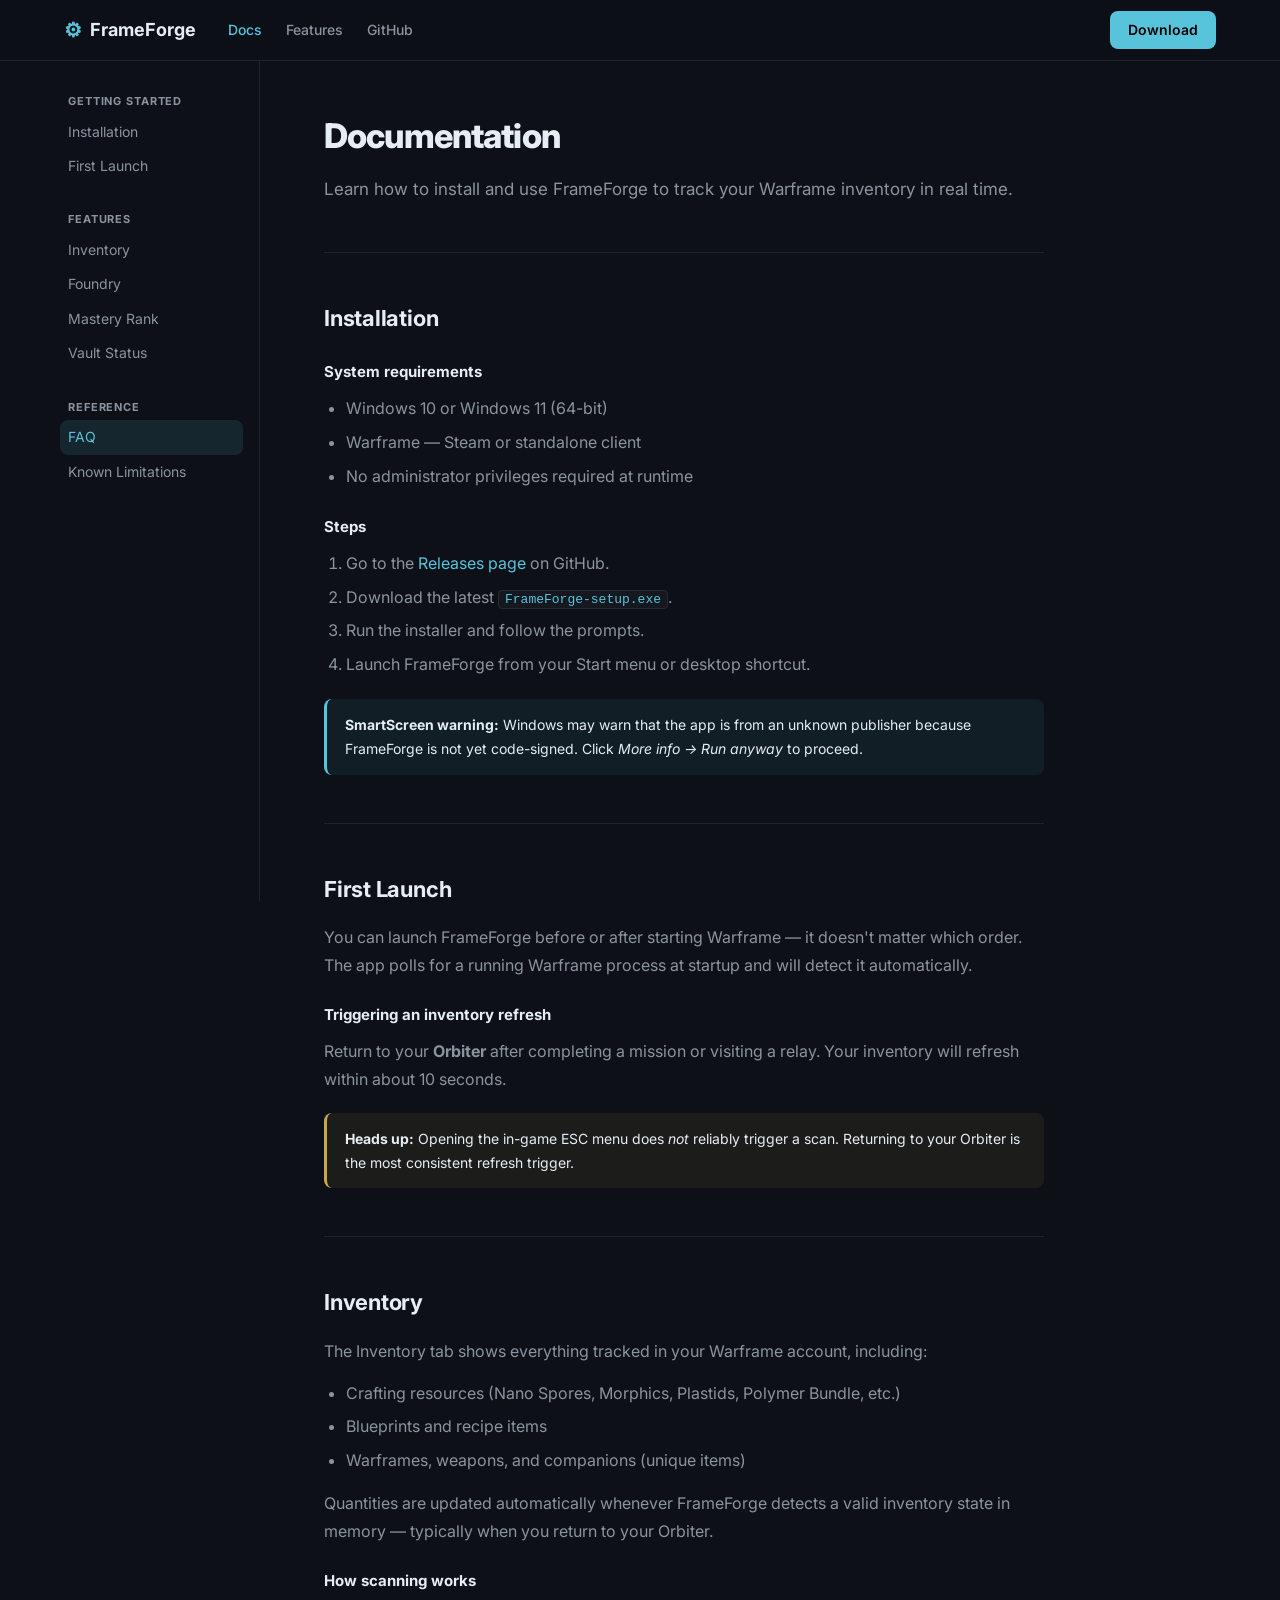
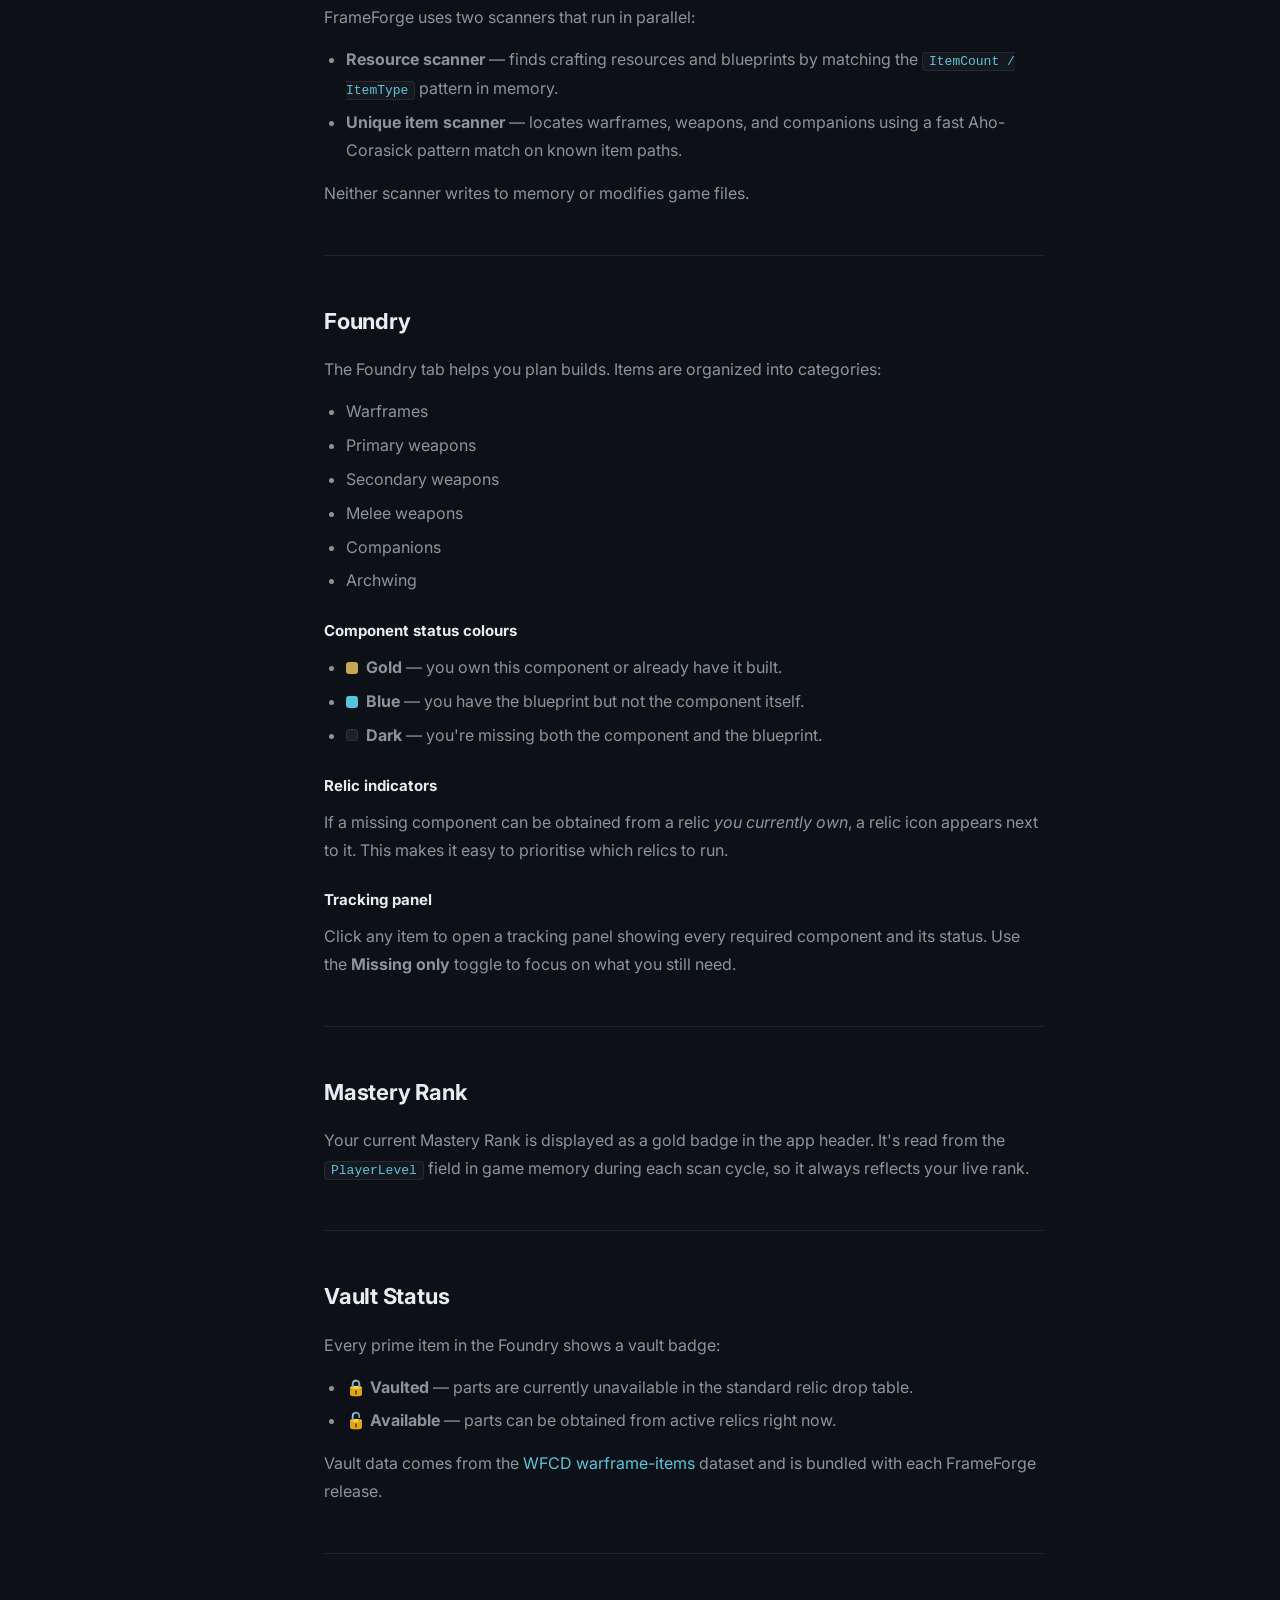
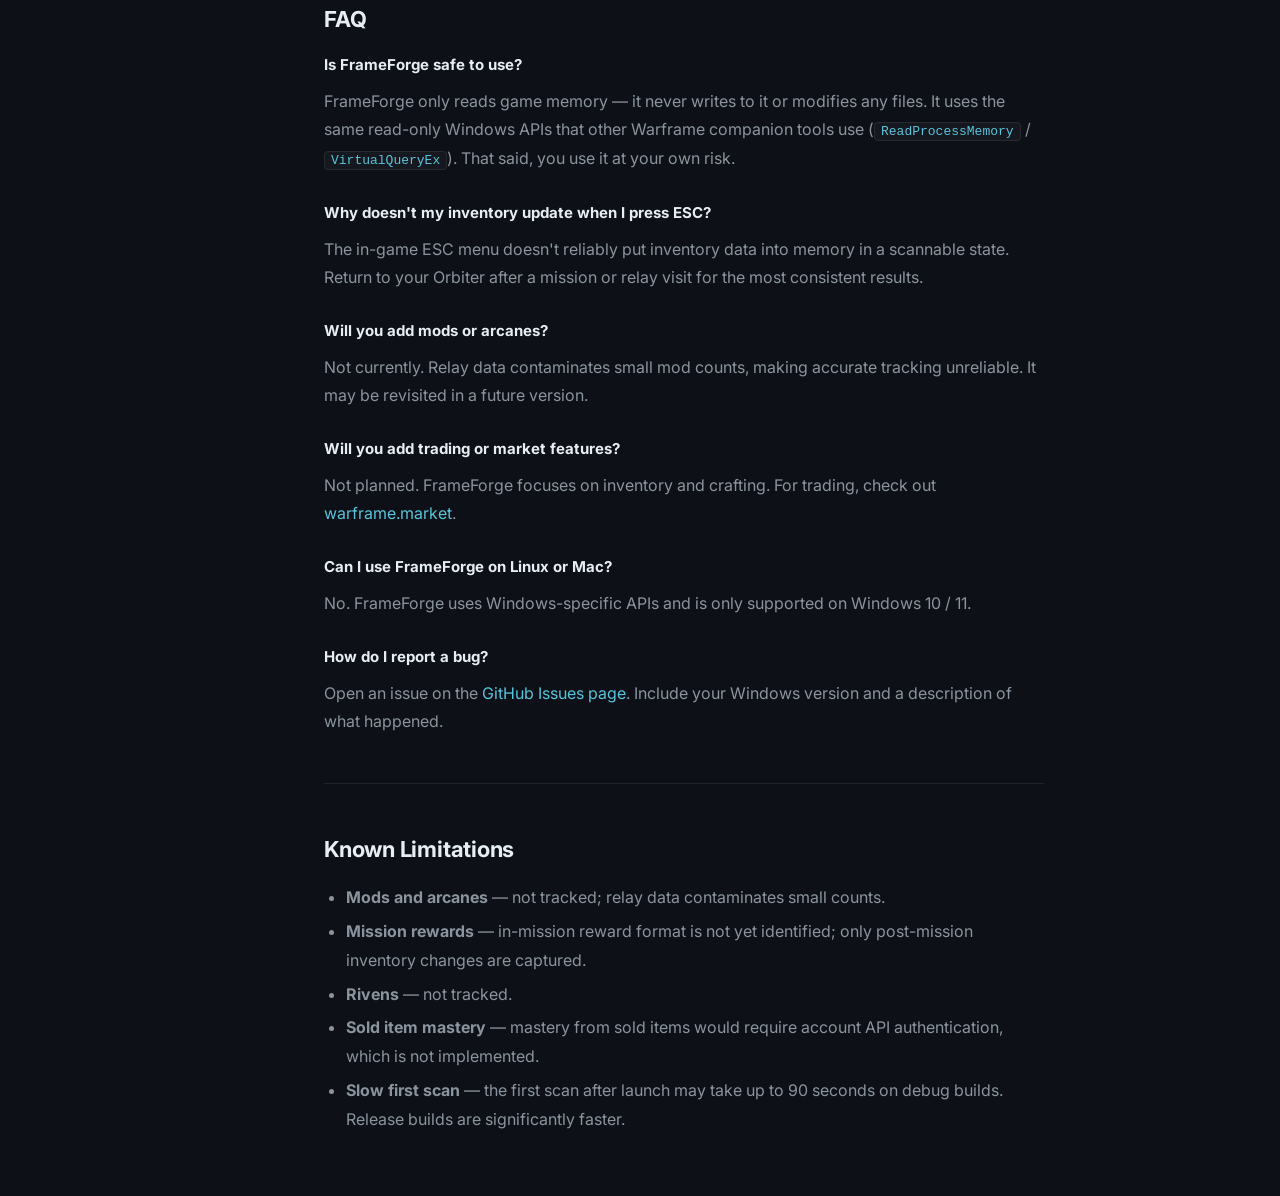
==== docs.html @ 362a8614 "First Upload" ====
<!DOCTYPE html>
<html lang="en">
<head>
  <meta charset="UTF-8">
  <meta name="viewport" content="width=device-width, initial-scale=1.0">
  <meta name="description" content="FrameForge documentation — installation, features, and FAQ.">
  <title>Docs — FrameForge</title>
  <link rel="preconnect" href="https://fonts.googleapis.com">
  <link rel="preconnect" href="https://fonts.gstatic.com" crossorigin>
  <link href="https://fonts.googleapis.com/css2?family=Inter:wght@400;500;600;700;800&display=swap" rel="stylesheet">
  <link rel="stylesheet" href="css/style.css">
  <link rel="stylesheet" href="css/docs.css">
</head>
<body>

  <nav class="nav">
    <div class="nav-inner">
      <a href="index.html" class="nav-logo">
        <span class="logo-icon">⚙</span>
        FrameForge
      </a>
      <div class="nav-links">
        <a href="docs.html" style="color: var(--accent)">Docs</a>
        <a href="index.html#features">Features</a>
        <a href="https://github.com/Sikewyrm/FrameForge" target="_blank" rel="noopener">GitHub</a>
      </div>
      <a href="index.html#download" class="btn-download">Download</a>
    </div>
  </nav>

  <div class="docs-layout">

    <aside class="sidebar">
      <nav class="sidebar-nav">
        <div class="sidebar-group">
          <div class="sidebar-group-title">Getting Started</div>
          <a href="#installation" class="sidebar-link">Installation</a>
          <a href="#first-launch" class="sidebar-link">First Launch</a>
        </div>
        <div class="sidebar-group">
          <div class="sidebar-group-title">Features</div>
          <a href="#inventory" class="sidebar-link">Inventory</a>
          <a href="#foundry" class="sidebar-link">Foundry</a>
          <a href="#mastery-rank" class="sidebar-link">Mastery Rank</a>
          <a href="#vault-status" class="sidebar-link">Vault Status</a>
        </div>
        <div class="sidebar-group">
          <div class="sidebar-group-title">Reference</div>
          <a href="#faq" class="sidebar-link">FAQ</a>
          <a href="#known-limitations" class="sidebar-link">Known Limitations</a>
        </div>
      </nav>
    </aside>

    <main class="docs-content">
      <article>

        <h1>Documentation</h1>
        <p class="docs-intro">Learn how to install and use FrameForge to track your Warframe inventory in real time.</p>

        <hr class="docs-divider">

        <!-- Installation -->
        <section id="installation">
          <h2>Installation</h2>

          <h3>System requirements</h3>
          <ul>
            <li>Windows 10 or Windows 11 (64-bit)</li>
            <li>Warframe — Steam or standalone client</li>
            <li>No administrator privileges required at runtime</li>
          </ul>

          <h3>Steps</h3>
          <ol>
            <li>Go to the <a href="https://github.com/Sikewyrm/FrameForge/releases" target="_blank" rel="noopener">Releases page</a> on GitHub.</li>
            <li>Download the latest <code>FrameForge-setup.exe</code>.</li>
            <li>Run the installer and follow the prompts.</li>
            <li>Launch FrameForge from your Start menu or desktop shortcut.</li>
          </ol>

          <div class="callout callout-info">
            <strong>SmartScreen warning:</strong> Windows may warn that the app is from an unknown publisher because FrameForge is not yet code-signed. Click <em>More info → Run anyway</em> to proceed.
          </div>
        </section>

        <hr class="docs-divider">

        <!-- First Launch -->
        <section id="first-launch">
          <h2>First Launch</h2>

          <p>You can launch FrameForge before or after starting Warframe — it doesn't matter which order. The app polls for a running Warframe process at startup and will detect it automatically.</p>

          <h3>Triggering an inventory refresh</h3>
          <p>Return to your <strong>Orbiter</strong> after completing a mission or visiting a relay. Your inventory will refresh within about 10 seconds.</p>

          <div class="callout callout-warning">
            <strong>Heads up:</strong> Opening the in-game ESC menu does <em>not</em> reliably trigger a scan. Returning to your Orbiter is the most consistent refresh trigger.
          </div>
        </section>

        <hr class="docs-divider">

        <!-- Inventory -->
        <section id="inventory">
          <h2>Inventory</h2>

          <p>The Inventory tab shows everything tracked in your Warframe account, including:</p>
          <ul>
            <li>Crafting resources (Nano Spores, Morphics, Plastids, Polymer Bundle, etc.)</li>
            <li>Blueprints and recipe items</li>
            <li>Warframes, weapons, and companions (unique items)</li>
          </ul>

          <p>Quantities are updated automatically whenever FrameForge detects a valid inventory state in memory — typically when you return to your Orbiter.</p>

          <h3>How scanning works</h3>
          <p>FrameForge uses two scanners that run in parallel:</p>
          <ul>
            <li><strong>Resource scanner</strong> — finds crafting resources and blueprints by matching the <code>ItemCount / ItemType</code> pattern in memory.</li>
            <li><strong>Unique item scanner</strong> — locates warframes, weapons, and companions using a fast Aho-Corasick pattern match on known item paths.</li>
          </ul>
          <p>Neither scanner writes to memory or modifies game files.</p>
        </section>

        <hr class="docs-divider">

        <!-- Foundry -->
        <section id="foundry">
          <h2>Foundry</h2>

          <p>The Foundry tab helps you plan builds. Items are organized into categories:</p>
          <ul>
            <li>Warframes</li>
            <li>Primary weapons</li>
            <li>Secondary weapons</li>
            <li>Melee weapons</li>
            <li>Companions</li>
            <li>Archwing</li>
          </ul>

          <h3>Component status colours</h3>
          <ul>
            <li><span class="colour-swatch gold-swatch"></span> <strong>Gold</strong> — you own this component or already have it built.</li>
            <li><span class="colour-swatch blue-swatch"></span> <strong>Blue</strong> — you have the blueprint but not the component itself.</li>
            <li><span class="colour-swatch dark-swatch"></span> <strong>Dark</strong> — you're missing both the component and the blueprint.</li>
          </ul>

          <h3>Relic indicators</h3>
          <p>If a missing component can be obtained from a relic <em>you currently own</em>, a relic icon appears next to it. This makes it easy to prioritise which relics to run.</p>

          <h3>Tracking panel</h3>
          <p>Click any item to open a tracking panel showing every required component and its status. Use the <strong>Missing only</strong> toggle to focus on what you still need.</p>
        </section>

        <hr class="docs-divider">

        <!-- Mastery Rank -->
        <section id="mastery-rank">
          <h2>Mastery Rank</h2>

          <p>Your current Mastery Rank is displayed as a gold badge in the app header. It's read from the <code>PlayerLevel</code> field in game memory during each scan cycle, so it always reflects your live rank.</p>
        </section>

        <hr class="docs-divider">

        <!-- Vault Status -->
        <section id="vault-status">
          <h2>Vault Status</h2>

          <p>Every prime item in the Foundry shows a vault badge:</p>
          <ul>
            <li><strong>🔒 Vaulted</strong> — parts are currently unavailable in the standard relic drop table.</li>
            <li><strong>🔓 Available</strong> — parts can be obtained from active relics right now.</li>
          </ul>

          <p>Vault data comes from the <a href="https://github.com/WFCD/warframe-items" target="_blank" rel="noopener">WFCD warframe-items</a> dataset and is bundled with each FrameForge release.</p>
        </section>

        <hr class="docs-divider">

        <!-- FAQ -->
        <section id="faq">
          <h2>FAQ</h2>

          <div class="faq-item">
            <h3>Is FrameForge safe to use?</h3>
            <p>FrameForge only reads game memory — it never writes to it or modifies any files. It uses the same read-only Windows APIs that other Warframe companion tools use (<code>ReadProcessMemory</code> / <code>VirtualQueryEx</code>). That said, you use it at your own risk.</p>
          </div>

          <div class="faq-item">
            <h3>Why doesn't my inventory update when I press ESC?</h3>
            <p>The in-game ESC menu doesn't reliably put inventory data into memory in a scannable state. Return to your Orbiter after a mission or relay visit for the most consistent results.</p>
          </div>

          <div class="faq-item">
            <h3>Will you add mods or arcanes?</h3>
            <p>Not currently. Relay data contaminates small mod counts, making accurate tracking unreliable. It may be revisited in a future version.</p>
          </div>

          <div class="faq-item">
            <h3>Will you add trading or market features?</h3>
            <p>Not planned. FrameForge focuses on inventory and crafting. For trading, check out <a href="https://warframe.market" target="_blank" rel="noopener">warframe.market</a>.</p>
          </div>

          <div class="faq-item">
            <h3>Can I use FrameForge on Linux or Mac?</h3>
            <p>No. FrameForge uses Windows-specific APIs and is only supported on Windows 10 / 11.</p>
          </div>

          <div class="faq-item">
            <h3>How do I report a bug?</h3>
            <p>Open an issue on the <a href="https://github.com/Sikewyrm/FrameForge/issues" target="_blank" rel="noopener">GitHub Issues page</a>. Include your Windows version and a description of what happened.</p>
          </div>
        </section>

        <hr class="docs-divider">

        <!-- Known Limitations -->
        <section id="known-limitations">
          <h2>Known Limitations</h2>

          <ul>
            <li><strong>Mods and arcanes</strong> — not tracked; relay data contaminates small counts.</li>
            <li><strong>Mission rewards</strong> — in-mission reward format is not yet identified; only post-mission inventory changes are captured.</li>
            <li><strong>Rivens</strong> — not tracked.</li>
            <li><strong>Sold item mastery</strong> — mastery from sold items would require account API authentication, which is not implemented.</li>
            <li><strong>Slow first scan</strong> — the first scan after launch may take up to 90 seconds on debug builds. Release builds are significantly faster.</li>
          </ul>
        </section>

      </article>
    </main>

  </div>

  <script src="js/main.js"></script>
</body>
</html>
---- css/style.css ----
*, *::before, *::after {
  box-sizing: border-box;
  margin: 0;
  padding: 0;
}

:root {
  --bg:        #0d1117;
  --bg-2:      #161b22;
  --bg-3:      #1a2030;
  --accent:    #58c4dc;
  --accent-dim: rgba(88, 196, 220, 0.12);
  --gold:      #c5a84f;
  --text:      #e6edf3;
  --text-muted: #8b949e;
  --border:    rgba(255, 255, 255, 0.08);
  --card-bg:   rgba(255, 255, 255, 0.03);
  --radius:    12px;
  --radius-sm: 8px;
  --shadow:    0 8px 32px rgba(0, 0, 0, 0.5);
}

html {
  scroll-behavior: smooth;
}

body {
  font-family: 'Inter', -apple-system, BlinkMacSystemFont, 'Segoe UI', sans-serif;
  background: var(--bg);
  color: var(--text);
  line-height: 1.6;
  -webkit-font-smoothing: antialiased;
}

/* ── NAV ─────────────────────────────────────────── */

.nav {
  position: sticky;
  top: 0;
  z-index: 100;
  background: rgba(13, 17, 23, 0.88);
  backdrop-filter: blur(14px);
  -webkit-backdrop-filter: blur(14px);
  border-bottom: 1px solid var(--border);
}

.nav-inner {
  max-width: 1200px;
  margin: 0 auto;
  padding: 0 24px;
  height: 60px;
  display: flex;
  align-items: center;
  gap: 32px;
}

.nav-logo {
  display: flex;
  align-items: center;
  gap: 8px;
  font-weight: 700;
  font-size: 18px;
  color: var(--text);
  text-decoration: none;
  flex-shrink: 0;
}

.logo-icon {
  color: var(--accent);
  font-size: 20px;
}

.nav-links {
  display: flex;
  align-items: center;
  gap: 24px;
  flex: 1;
}

.nav-links a {
  color: var(--text-muted);
  text-decoration: none;
  font-size: 14px;
  font-weight: 500;
  transition: color 0.2s;
}

.nav-links a:hover {
  color: var(--text);
}

.btn-download {
  background: var(--accent);
  color: #000;
  padding: 8px 18px;
  border-radius: var(--radius-sm);
  font-size: 14px;
  font-weight: 600;
  text-decoration: none;
  transition: opacity 0.2s;
  white-space: nowrap;
  flex-shrink: 0;
}

.btn-download:hover {
  opacity: 0.88;
}

/* ── HERO ─────────────────────────────────────────── */

.hero {
  position: relative;
  overflow: hidden;
  padding: 80px 24px 100px;
}

.hero-bg {
  position: absolute;
  inset: 0;
  background:
    radial-gradient(ellipse 80% 60% at 50% -10%, rgba(88, 196, 220, 0.13) 0%, transparent 65%),
    radial-gradient(ellipse 55% 45% at 80% 65%, rgba(197, 168, 79, 0.07) 0%, transparent 60%),
    linear-gradient(180deg, #0d1117 0%, #111827 100%);
  pointer-events: none;
}

.hero-inner {
  position: relative;
  max-width: 1200px;
  margin: 0 auto;
  display: grid;
  grid-template-columns: 1fr 1fr;
  gap: 64px;
  align-items: center;
}

.hero-badge {
  display: inline-block;
  background: var(--accent-dim);
  color: var(--accent);
  border: 1px solid rgba(88, 196, 220, 0.28);
  padding: 4px 14px;
  border-radius: 100px;
  font-size: 11px;
  font-weight: 700;
  letter-spacing: 0.6px;
  text-transform: uppercase;
  margin-bottom: 20px;
}

.hero-title {
  font-size: clamp(30px, 3.8vw, 50px);
  font-weight: 800;
  line-height: 1.15;
  letter-spacing: -0.025em;
  margin-bottom: 20px;
}

.accent {
  color: var(--accent);
}

.hero-subtitle {
  font-size: 17px;
  color: var(--text-muted);
  line-height: 1.75;
  margin-bottom: 32px;
  max-width: 480px;
}

.hero-actions {
  display: flex;
  gap: 12px;
  flex-wrap: wrap;
  margin-bottom: 16px;
}

.btn-primary {
  background: var(--accent);
  color: #000;
  padding: 12px 24px;
  border-radius: var(--radius-sm);
  font-size: 15px;
  font-weight: 700;
  text-decoration: none;
  transition: opacity 0.2s, transform 0.15s;
  display: inline-block;
}

.btn-primary:hover {
  opacity: 0.88;
  transform: translateY(-1px);
}

.btn-outline {
  background: transparent;
  color: var(--text);
  padding: 12px 24px;
  border-radius: var(--radius-sm);
  border: 1px solid var(--border);
  font-size: 15px;
  font-weight: 600;
  text-decoration: none;
  transition: background 0.2s, border-color 0.2s;
  display: inline-block;
}

.btn-outline:hover {
  background: var(--card-bg);
  border-color: rgba(255, 255, 255, 0.18);
}

.hero-note {
  font-size: 13px;
  color: var(--text-muted);
}

/* ── APP PREVIEW MOCKUP ───────────────────────────── */

.hero-visual {
  display: flex;
  justify-content: center;
}

.app-preview {
  width: 100%;
  max-width: 360px;
  background: var(--bg-2);
  border: 1px solid var(--border);
  border-radius: var(--radius);
  box-shadow: var(--shadow), 0 0 60px rgba(88, 196, 220, 0.07);
  overflow: hidden;
}

.preview-bar {
  background: var(--bg-3);
  padding: 10px 14px;
  display: flex;
  align-items: center;
  gap: 6px;
  border-bottom: 1px solid var(--border);
}

.preview-dot {
  width: 10px;
  height: 10px;
  border-radius: 50%;
}
.preview-dot.red    { background: #ff5f57; }
.preview-dot.yellow { background: #febc2e; }
.preview-dot.green  { background: #28c840; }

.preview-title {
  margin-left: 6px;
  font-size: 13px;
  color: var(--text-muted);
  font-weight: 500;
}

.preview-content {
  padding: 14px;
}

.preview-header {
  display: flex;
  align-items: center;
  justify-content: space-between;
  margin-bottom: 12px;
}

.preview-mr {
  background: var(--gold);
  color: #000;
  padding: 2px 10px;
  border-radius: 100px;
  font-size: 11px;
  font-weight: 700;
}

.preview-status {
  font-size: 12px;
  color: #4caf50;
  font-weight: 500;
}

.preview-tabs {
  display: flex;
  border-bottom: 1px solid var(--border);
  margin-bottom: 12px;
}

.tab {
  padding: 6px 12px;
  font-size: 12px;
  color: var(--text-muted);
  border-bottom: 2px solid transparent;
  user-select: none;
}

.tab.active {
  color: var(--accent);
  border-bottom-color: var(--accent);
}

.preview-items {
  display: flex;
  flex-direction: column;
  gap: 6px;
}

.preview-item {
  display: flex;
  justify-content: space-between;
  align-items: center;
  padding: 7px 10px;
  background: var(--card-bg);
  border: 1px solid var(--border);
  border-radius: 6px;
}

.item-name {
  font-size: 12px;
  color: var(--text);
}

.item-count {
  font-size: 12px;
  color: var(--accent);
  font-weight: 600;
  font-variant-numeric: tabular-nums;
}

.item-count.gold {
  color: var(--gold);
}

/* ── FEATURES ─────────────────────────────────────── */

.features {
  padding: 96px 24px;
  background: var(--bg-2);
  border-top: 1px solid var(--border);
}

.section-inner {
  max-width: 1200px;
  margin: 0 auto;
}

.section-header {
  text-align: center;
  margin-bottom: 56px;
}

.section-header h2 {
  font-size: clamp(22px, 2.8vw, 36px);
  font-weight: 800;
  letter-spacing: -0.02em;
  margin-bottom: 12px;
}

.section-header p {
  font-size: 17px;
  color: var(--text-muted);
}

.feature-grid {
  display: grid;
  grid-template-columns: repeat(auto-fit, minmax(300px, 1fr));
  gap: 18px;
}

.feature-card {
  background: var(--card-bg);
  border: 1px solid var(--border);
  border-radius: var(--radius);
  padding: 28px;
  transition: border-color 0.2s, transform 0.2s;
}

.feature-card:hover {
  border-color: rgba(88, 196, 220, 0.28);
  transform: translateY(-2px);
}

.feature-icon {
  font-size: 28px;
  margin-bottom: 14px;
}

.feature-card h3 {
  font-size: 17px;
  font-weight: 700;
  margin-bottom: 8px;
}

.feature-card p {
  font-size: 14px;
  color: var(--text-muted);
  line-height: 1.7;
}

/* ── HOW IT WORKS ─────────────────────────────────── */

.how-it-works {
  padding: 96px 24px;
  border-top: 1px solid var(--border);
}

.steps {
  display: flex;
  flex-direction: column;
  gap: 32px;
  max-width: 560px;
  margin: 0 auto;
}

.step {
  display: flex;
  gap: 22px;
  align-items: flex-start;
}

.step-number {
  width: 40px;
  height: 40px;
  min-width: 40px;
  background: var(--accent-dim);
  border: 1px solid rgba(88, 196, 220, 0.28);
  color: var(--accent);
  border-radius: 50%;
  display: flex;
  align-items: center;
  justify-content: center;
  font-weight: 700;
  font-size: 15px;
}

.step-content h3 {
  font-size: 17px;
  font-weight: 700;
  margin-bottom: 6px;
}

.step-content p {
  color: var(--text-muted);
  font-size: 15px;
  line-height: 1.7;
}

/* ── DOWNLOAD ─────────────────────────────────────── */

.download {
  padding: 96px 24px;
  background: var(--bg-2);
  border-top: 1px solid var(--border);
}

.download-content {
  text-align: center;
  max-width: 540px;
  margin: 0 auto;
}

.download-content h2 {
  font-size: clamp(26px, 3vw, 40px);
  font-weight: 800;
  letter-spacing: -0.02em;
  margin-bottom: 12px;
}

.download-content > p {
  font-size: 17px;
  color: var(--text-muted);
  margin-bottom: 36px;
}

.download-actions {
  display: flex;
  flex-direction: column;
  align-items: center;
  gap: 10px;
  margin-bottom: 24px;
}

.btn-large {
  padding: 15px 36px;
  font-size: 16px;
}

.download-note {
  font-size: 13px;
  color: var(--text-muted);
}

.github-link {
  color: var(--accent);
  text-decoration: none;
  font-size: 14px;
  font-weight: 500;
  transition: opacity 0.2s;
}

.github-link:hover {
  opacity: 0.8;
  text-decoration: underline;
}

/* ── FOOTER ───────────────────────────────────────── */

.footer {
  border-top: 1px solid var(--border);
  padding: 36px 24px;
}

.footer-inner {
  max-width: 1200px;
  margin: 0 auto;
  display: flex;
  align-items: center;
  justify-content: space-between;
  flex-wrap: wrap;
  gap: 16px;
}

.footer-logo {
  display: flex;
  align-items: center;
  gap: 8px;
  font-weight: 700;
  font-size: 16px;
  color: var(--text);
}

.footer-links {
  display: flex;
  gap: 24px;
}

.footer-links a {
  color: var(--text-muted);
  text-decoration: none;
  font-size: 14px;
  transition: color 0.2s;
}

.footer-links a:hover {
  color: var(--text);
}

.footer-note {
  font-size: 12px;
  color: var(--text-muted);
  width: 100%;
  text-align: center;
  padding-top: 8px;
}

/* ── RESPONSIVE ───────────────────────────────────── */

@media (max-width: 820px) {
  .hero-inner {
    grid-template-columns: 1fr;
    gap: 48px;
  }

  .hero-visual {
    order: -1;
  }

  .app-preview {
    max-width: 100%;
  }

  .nav-links {
    display: none;
  }

  .footer-inner {
    flex-direction: column;
    align-items: flex-start;
  }

  .footer-note {
    text-align: left;
  }
}

@media (max-width: 480px) {
  .hero-actions {
    flex-direction: column;
  }

  .btn-primary,
  .btn-outline {
    text-align: center;
  }
}
---- css/docs.css ----
/* ── DOCS LAYOUT ──────────────────────────────────── */

.docs-layout {
  display: grid;
  grid-template-columns: 220px 1fr;
  max-width: 1200px;
  margin: 0 auto;
  min-height: calc(100vh - 60px);
}

/* ── SIDEBAR ──────────────────────────────────────── */

.sidebar {
  border-right: 1px solid var(--border);
  padding: 32px 16px 32px 20px;
  position: sticky;
  top: 60px;
  height: calc(100vh - 60px);
  overflow-y: auto;
}

.sidebar-nav {
  display: flex;
  flex-direction: column;
  gap: 28px;
}

.sidebar-group-title {
  font-size: 11px;
  font-weight: 700;
  letter-spacing: 0.08em;
  text-transform: uppercase;
  color: var(--text-muted);
  padding: 0 8px;
  margin-bottom: 4px;
}

.sidebar-link {
  display: block;
  padding: 6px 8px;
  border-radius: var(--radius-sm);
  color: var(--text-muted);
  text-decoration: none;
  font-size: 14px;
  transition: color 0.15s, background 0.15s;
}

.sidebar-link:hover {
  color: var(--text);
  background: var(--card-bg);
}

.sidebar-link.active {
  color: var(--accent);
  background: var(--accent-dim);
}

/* ── DOCS CONTENT ─────────────────────────────────── */

.docs-content {
  padding: 48px 64px;
  min-width: 0;
}

article {
  max-width: 720px;
}

article h1 {
  font-size: 34px;
  font-weight: 800;
  letter-spacing: -0.025em;
  margin-bottom: 12px;
}

.docs-intro {
  font-size: 17px;
  color: var(--text-muted);
  line-height: 1.7;
}

.docs-divider {
  border: none;
  border-top: 1px solid var(--border);
  margin: 48px 0;
}

article section {
  scroll-margin-top: 80px;
}

article section h2 {
  font-size: 22px;
  font-weight: 700;
  letter-spacing: -0.01em;
  margin-bottom: 16px;
}

article section h3 {
  font-size: 15px;
  font-weight: 700;
  margin-top: 24px;
  margin-bottom: 10px;
  color: var(--text);
}

article p {
  color: var(--text-muted);
  line-height: 1.75;
  margin-bottom: 14px;
}

article ul,
article ol {
  color: var(--text-muted);
  padding-left: 22px;
  margin-bottom: 14px;
  line-height: 1.8;
}

article li {
  margin-bottom: 5px;
}

article a {
  color: var(--accent);
  text-decoration: none;
}

article a:hover {
  text-decoration: underline;
}

code {
  font-family: 'SFMono-Regular', Consolas, 'Liberation Mono', Menlo, monospace;
  font-size: 13px;
  background: var(--card-bg);
  border: 1px solid var(--border);
  padding: 1px 6px;
  border-radius: 4px;
  color: var(--accent);
}

/* ── CALLOUTS ─────────────────────────────────────── */

.callout {
  padding: 14px 18px;
  border-radius: var(--radius-sm);
  border-left: 3px solid;
  margin: 20px 0;
  font-size: 14px;
  line-height: 1.7;
}

.callout-info {
  background: rgba(88, 196, 220, 0.07);
  border-color: var(--accent);
  color: var(--text);
}

.callout-warning {
  background: rgba(197, 168, 79, 0.08);
  border-color: var(--gold);
  color: var(--text);
}

.callout strong {
  font-weight: 700;
}

/* ── COLOUR SWATCHES ──────────────────────────────── */

.colour-swatch {
  display: inline-block;
  width: 12px;
  height: 12px;
  border-radius: 3px;
  vertical-align: middle;
  margin-right: 4px;
  position: relative;
  top: -1px;
}

.gold-swatch { background: var(--gold); }
.blue-swatch { background: var(--accent); }
.dark-swatch { background: var(--bg-3); border: 1px solid var(--border); }

/* ── FAQ ──────────────────────────────────────────── */

.faq-item {
  margin-bottom: 28px;
}

.faq-item h3 {
  margin-top: 0;
  color: var(--text);
}

/* ── RESPONSIVE ───────────────────────────────────── */

@media (max-width: 900px) {
  .docs-layout {
    grid-template-columns: 1fr;
  }

  .sidebar {
    display: none;
  }

  .docs-content {
    padding: 32px 24px;
  }
}
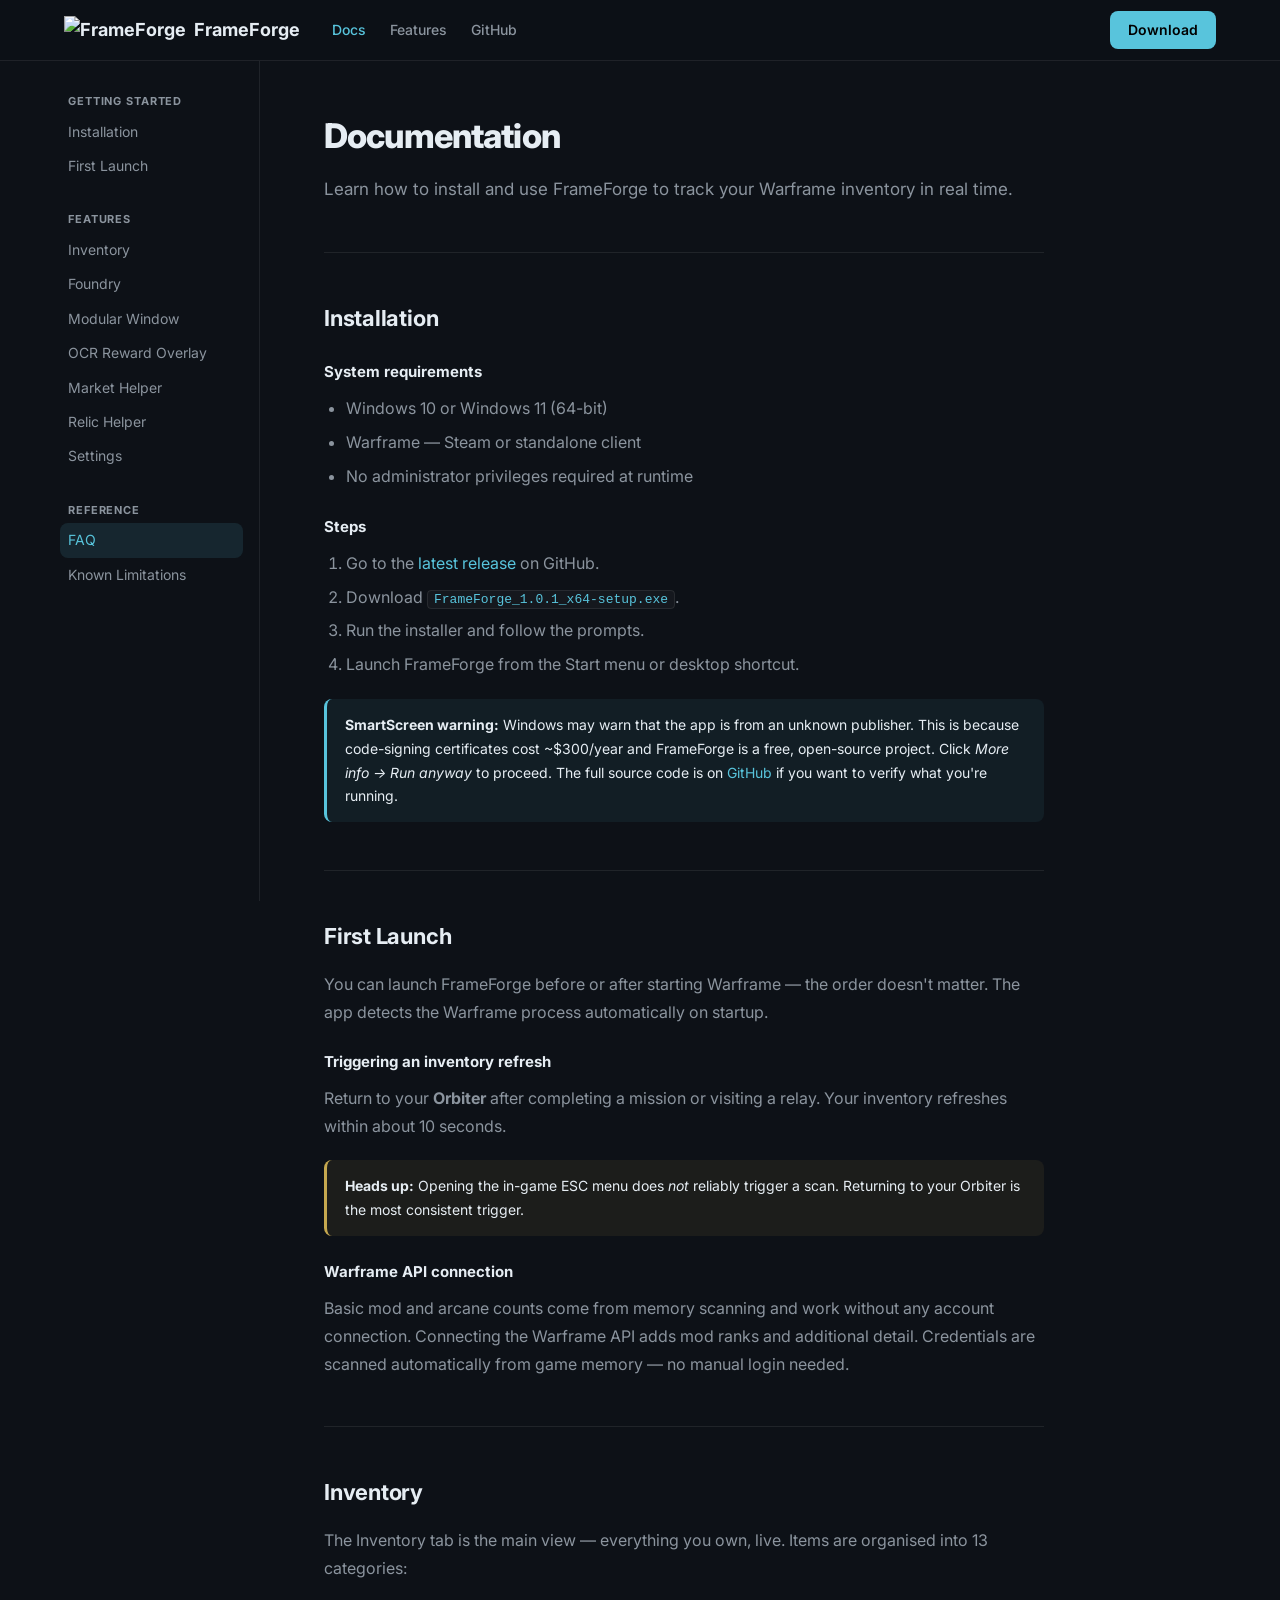
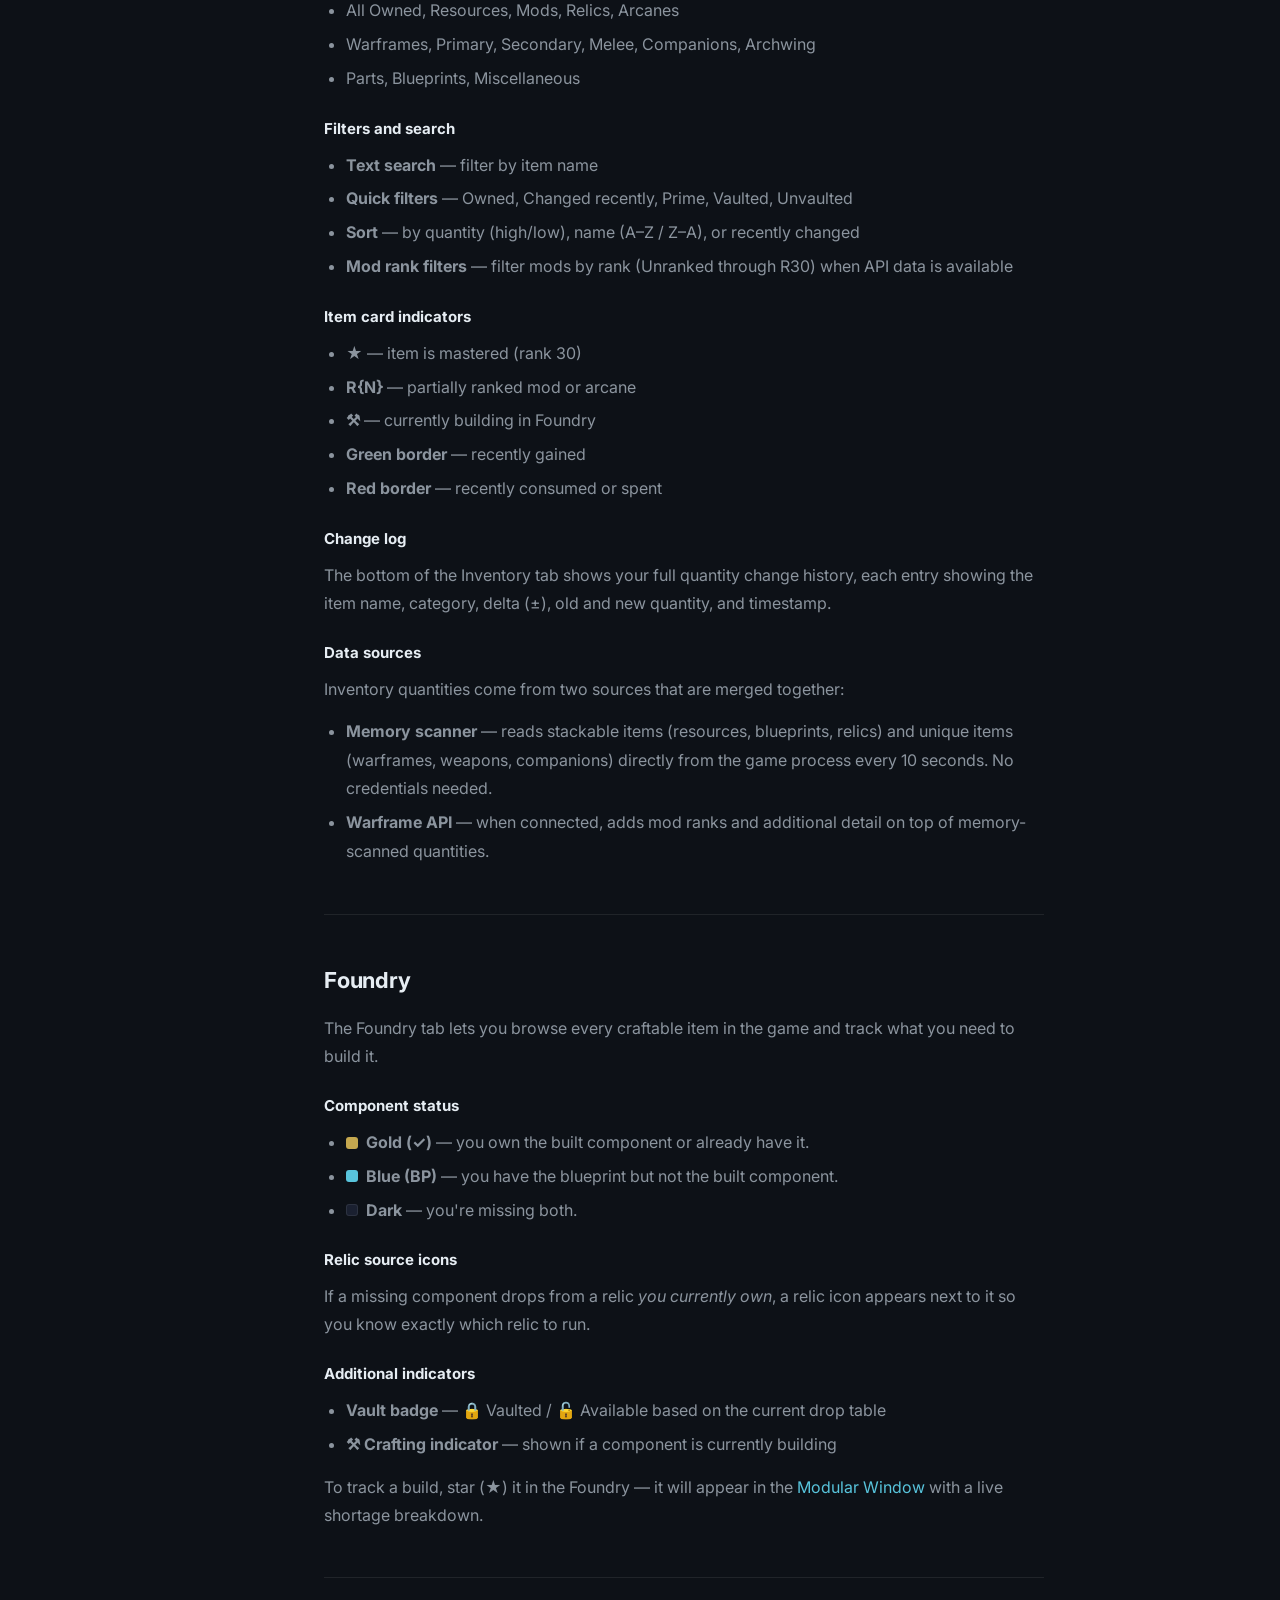
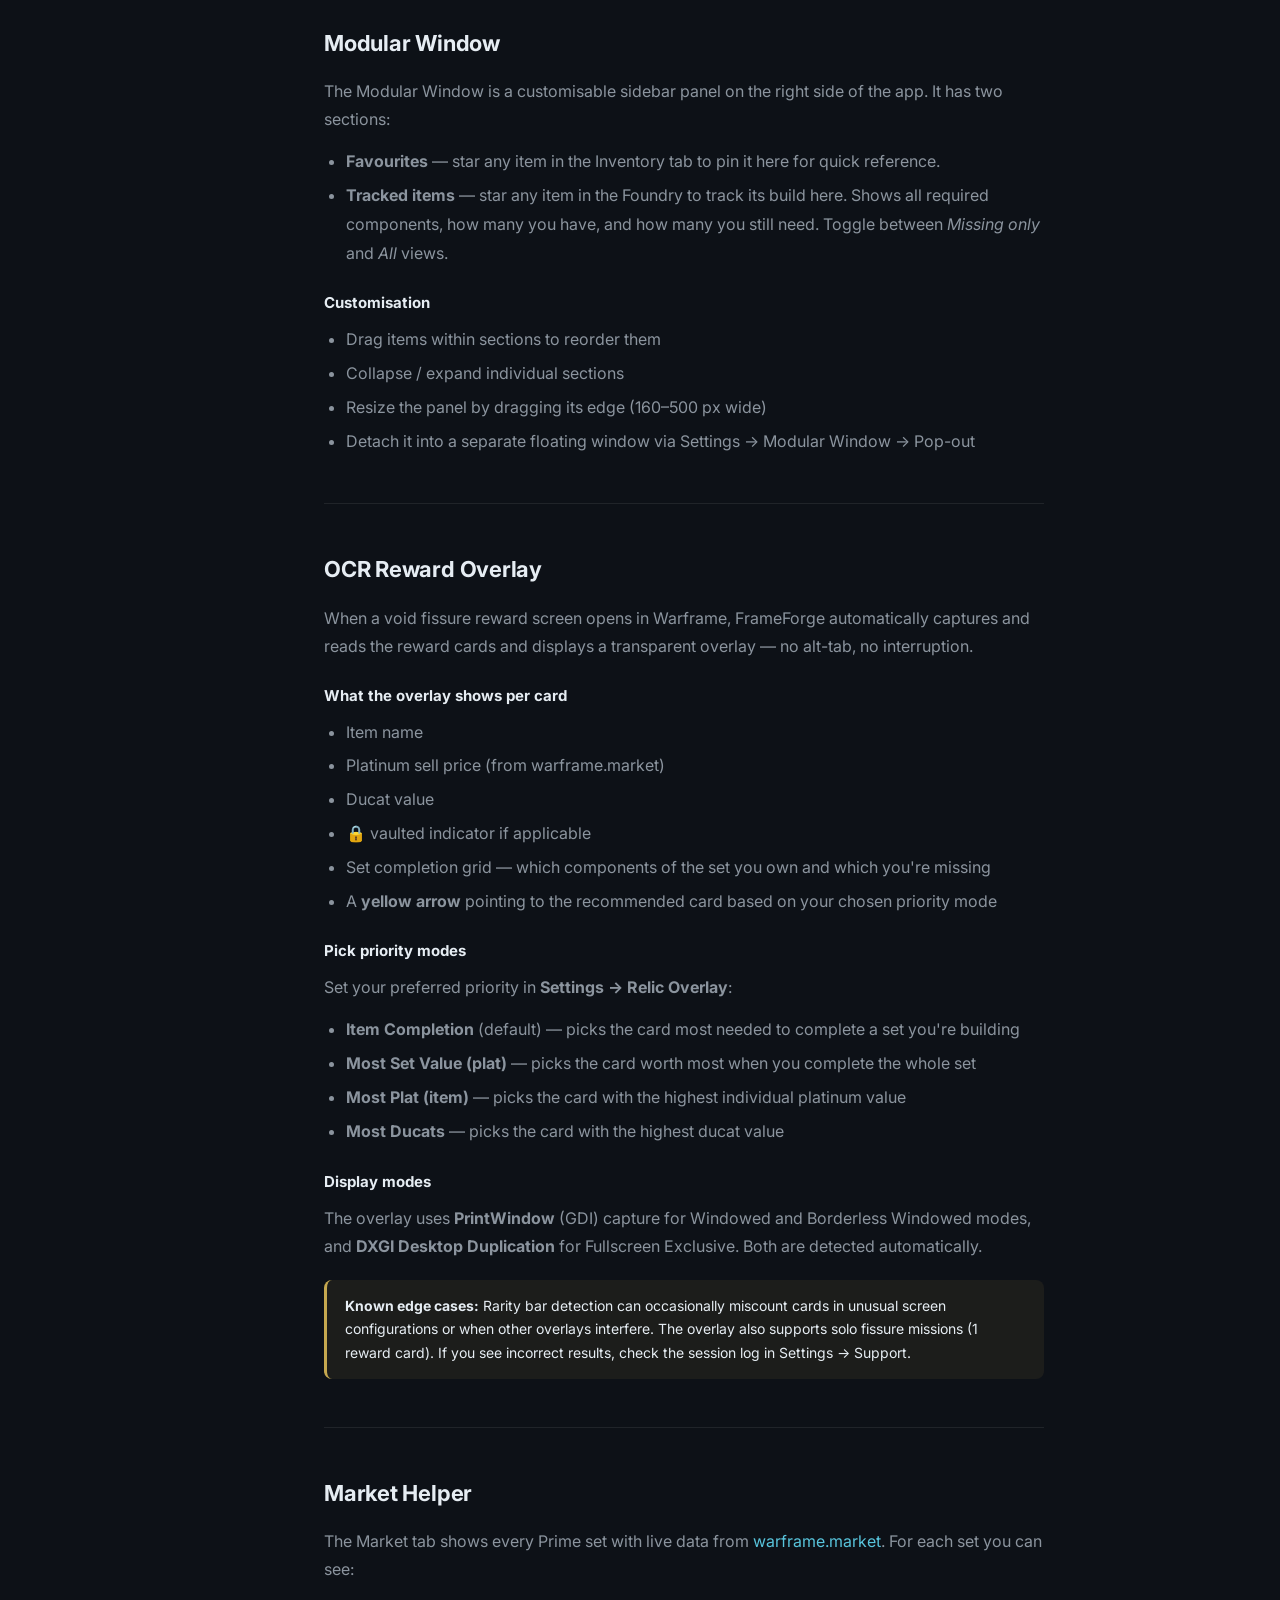
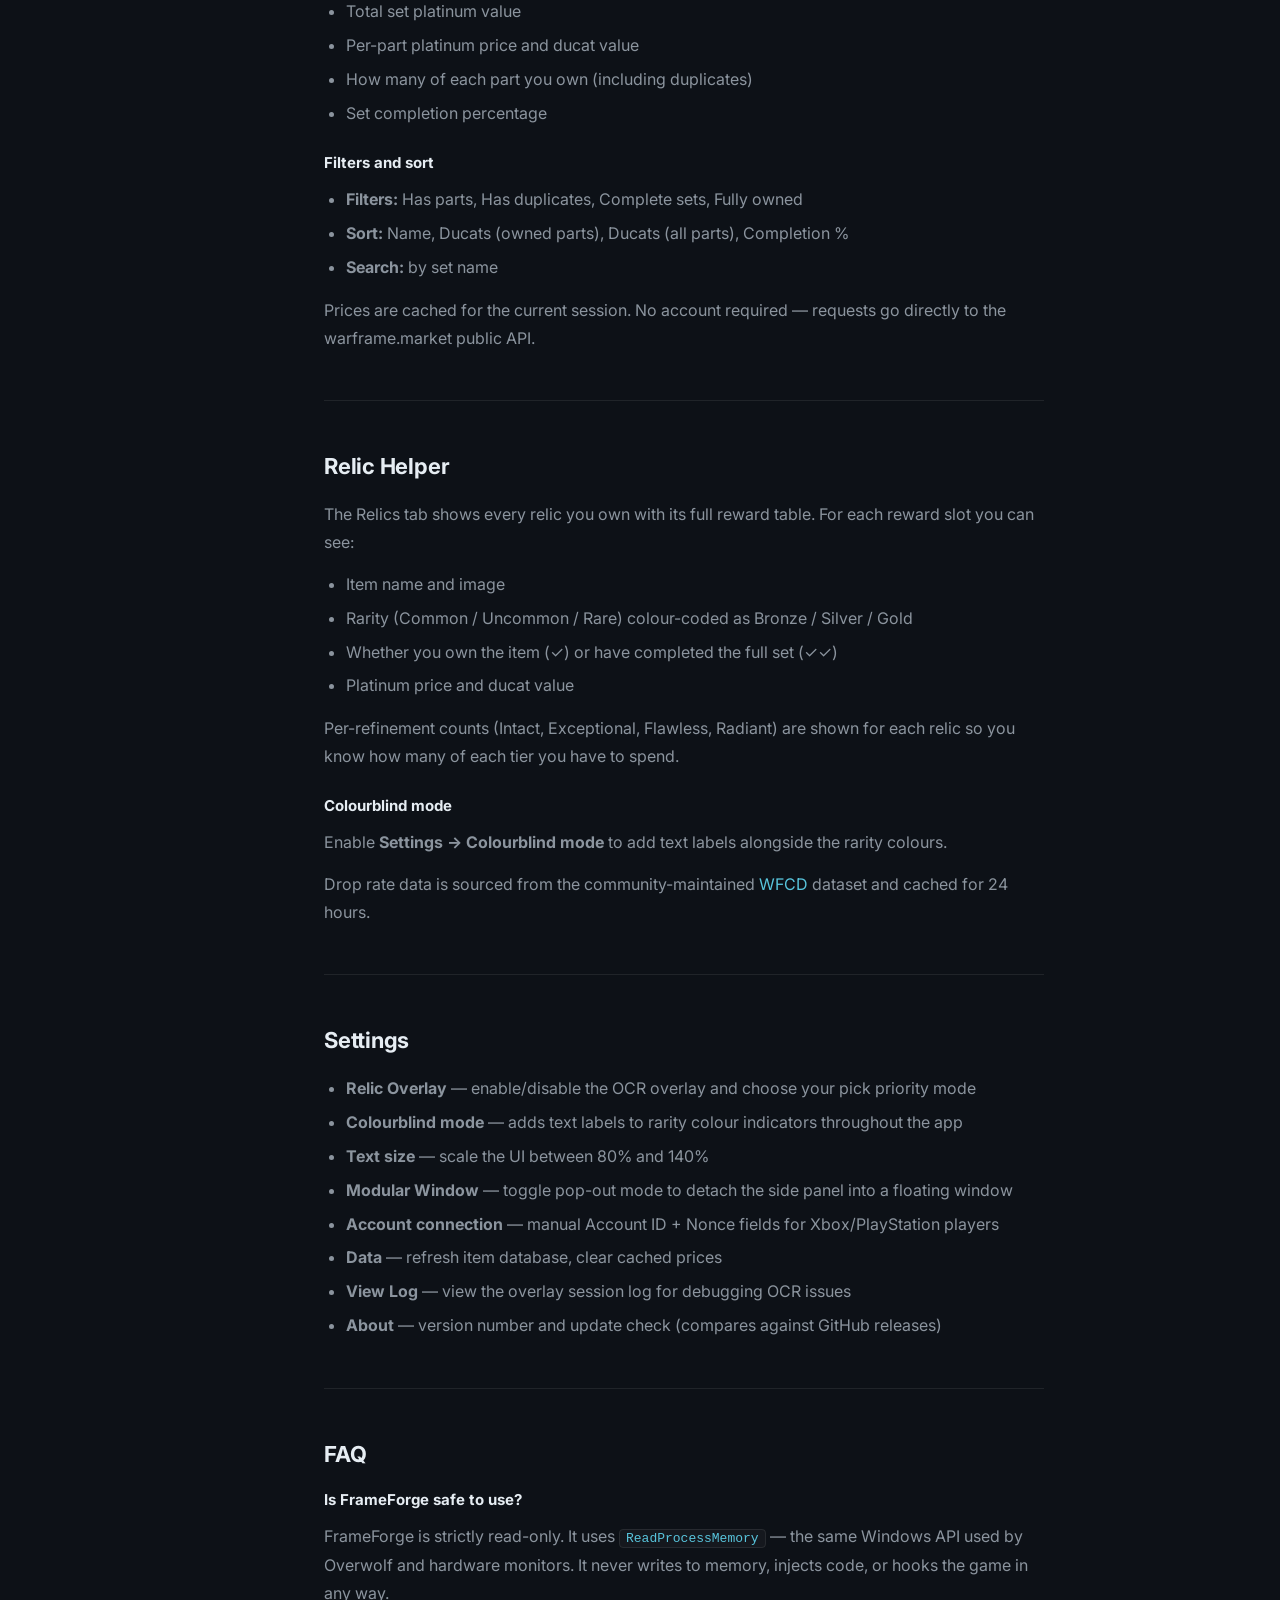
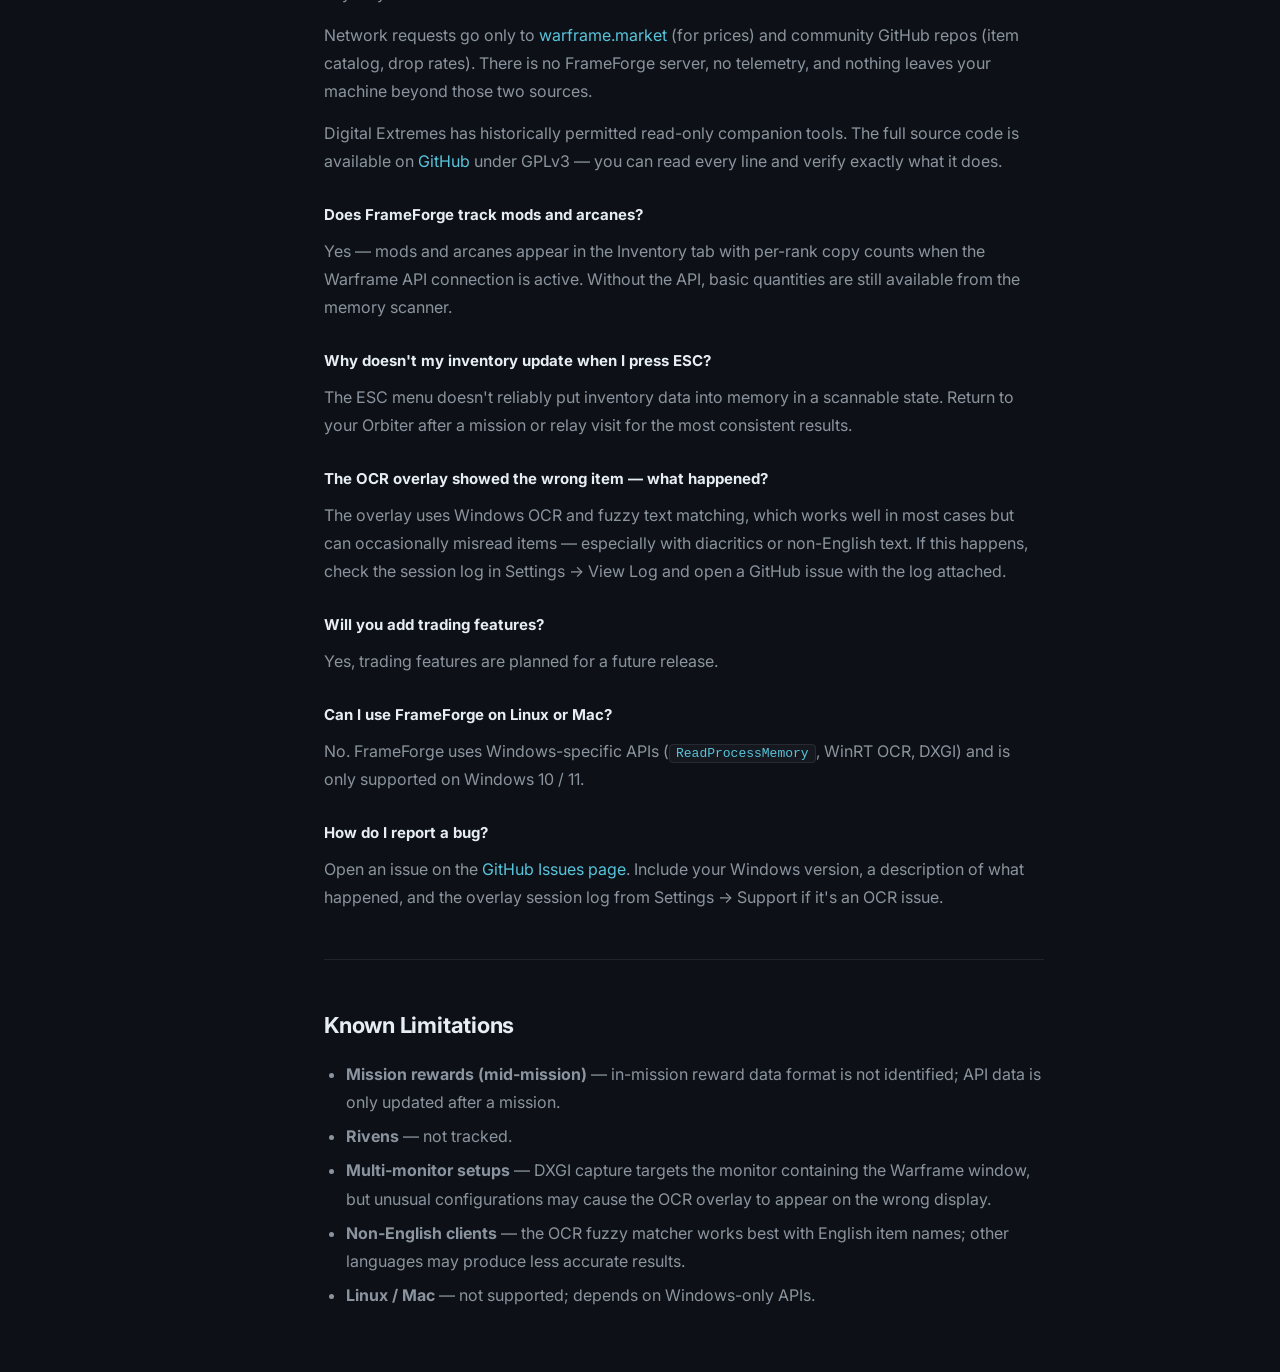
==== commit 97037439: "Correcting Mistakes" ====
--- a/docs.html
+++ b/docs.html
@@ -10,13 +10,14 @@
   <link href="https://fonts.googleapis.com/css2?family=Inter:wght@400;500;600;700;800&display=swap" rel="stylesheet">
   <link rel="stylesheet" href="css/style.css">
   <link rel="stylesheet" href="css/docs.css">
+  <link rel="icon" href="assets/logo.png" type="image/png">
 </head>
 <body>
 
   <nav class="nav">
     <div class="nav-inner">
       <a href="index.html" class="nav-logo">
-        <span class="logo-icon">⚙</span>
+        <img src="assets/logo.png" class="logo-img" alt="FrameForge">
         FrameForge
       </a>
       <div class="nav-links">
@@ -41,8 +42,11 @@
           <div class="sidebar-group-title">Features</div>
           <a href="#inventory" class="sidebar-link">Inventory</a>
           <a href="#foundry" class="sidebar-link">Foundry</a>
-          <a href="#mastery-rank" class="sidebar-link">Mastery Rank</a>
-          <a href="#vault-status" class="sidebar-link">Vault Status</a>
+          <a href="#modular-window" class="sidebar-link">Modular Window</a>
+          <a href="#ocr-overlay" class="sidebar-link">OCR Reward Overlay</a>
+          <a href="#market-helper" class="sidebar-link">Market Helper</a>
+          <a href="#relic-helper" class="sidebar-link">Relic Helper</a>
+          <a href="#settings" class="sidebar-link">Settings</a>
         </div>
         <div class="sidebar-group">
           <div class="sidebar-group-title">Reference</div>
@@ -73,14 +77,14 @@
 
           <h3>Steps</h3>
           <ol>
-            <li>Go to the <a href="https://github.com/Sikewyrm/FrameForge/releases" target="_blank" rel="noopener">Releases page</a> on GitHub.</li>
-            <li>Download the latest <code>FrameForge-setup.exe</code>.</li>
+            <li>Go to the <a href="https://github.com/Sikewyrm/FrameForge/releases/latest" target="_blank" rel="noopener">latest release</a> on GitHub.</li>
+            <li>Download <code>FrameForge_1.0.1_x64-setup.exe</code>.</li>
             <li>Run the installer and follow the prompts.</li>
-            <li>Launch FrameForge from your Start menu or desktop shortcut.</li>
+            <li>Launch FrameForge from the Start menu or desktop shortcut.</li>
           </ol>
 
           <div class="callout callout-info">
-            <strong>SmartScreen warning:</strong> Windows may warn that the app is from an unknown publisher because FrameForge is not yet code-signed. Click <em>More info → Run anyway</em> to proceed.
+            <strong>SmartScreen warning:</strong> Windows may warn that the app is from an unknown publisher. This is because code-signing certificates cost ~$300/year and FrameForge is a free, open-source project. Click <em>More info → Run anyway</em> to proceed. The full source code is on <a href="https://github.com/Sikewyrm/FrameForge" target="_blank" rel="noopener">GitHub</a> if you want to verify what you're running.
           </div>
         </section>
 
@@ -90,14 +94,17 @@
         <section id="first-launch">
           <h2>First Launch</h2>
 
-          <p>You can launch FrameForge before or after starting Warframe — it doesn't matter which order. The app polls for a running Warframe process at startup and will detect it automatically.</p>
+          <p>You can launch FrameForge before or after starting Warframe — the order doesn't matter. The app detects the Warframe process automatically on startup.</p>
 
           <h3>Triggering an inventory refresh</h3>
-          <p>Return to your <strong>Orbiter</strong> after completing a mission or visiting a relay. Your inventory will refresh within about 10 seconds.</p>
+          <p>Return to your <strong>Orbiter</strong> after completing a mission or visiting a relay. Your inventory refreshes within about 10 seconds.</p>
 
           <div class="callout callout-warning">
-            <strong>Heads up:</strong> Opening the in-game ESC menu does <em>not</em> reliably trigger a scan. Returning to your Orbiter is the most consistent refresh trigger.
-          </div>
+            <strong>Heads up:</strong> Opening the in-game ESC menu does <em>not</em> reliably trigger a scan. Returning to your Orbiter is the most consistent trigger.
+          </div>
+
+          <h3>Warframe API connection</h3>
+          <p>Basic mod and arcane counts come from memory scanning and work without any account connection. Connecting the Warframe API adds mod ranks and additional detail. Credentials are scanned automatically from game memory — no manual login needed.</p>
         </section>
 
         <hr class="docs-divider">
@@ -106,22 +113,39 @@
         <section id="inventory">
           <h2>Inventory</h2>
 
-          <p>The Inventory tab shows everything tracked in your Warframe account, including:</p>
-          <ul>
-            <li>Crafting resources (Nano Spores, Morphics, Plastids, Polymer Bundle, etc.)</li>
-            <li>Blueprints and recipe items</li>
-            <li>Warframes, weapons, and companions (unique items)</li>
-          </ul>
-
-          <p>Quantities are updated automatically whenever FrameForge detects a valid inventory state in memory — typically when you return to your Orbiter.</p>
-
-          <h3>How scanning works</h3>
-          <p>FrameForge uses two scanners that run in parallel:</p>
-          <ul>
-            <li><strong>Resource scanner</strong> — finds crafting resources and blueprints by matching the <code>ItemCount / ItemType</code> pattern in memory.</li>
-            <li><strong>Unique item scanner</strong> — locates warframes, weapons, and companions using a fast Aho-Corasick pattern match on known item paths.</li>
-          </ul>
-          <p>Neither scanner writes to memory or modifies game files.</p>
+          <p>The Inventory tab is the main view — everything you own, live. Items are organised into 13 categories:</p>
+          <ul>
+            <li>All Owned, Resources, Mods, Relics, Arcanes</li>
+            <li>Warframes, Primary, Secondary, Melee, Companions, Archwing</li>
+            <li>Parts, Blueprints, Miscellaneous</li>
+          </ul>
+
+          <h3>Filters and search</h3>
+          <ul>
+            <li><strong>Text search</strong> — filter by item name</li>
+            <li><strong>Quick filters</strong> — Owned, Changed recently, Prime, Vaulted, Unvaulted</li>
+            <li><strong>Sort</strong> — by quantity (high/low), name (A–Z / Z–A), or recently changed</li>
+            <li><strong>Mod rank filters</strong> — filter mods by rank (Unranked through R30) when API data is available</li>
+          </ul>
+
+          <h3>Item card indicators</h3>
+          <ul>
+            <li><strong>★</strong> — item is mastered (rank 30)</li>
+            <li><strong>R{N}</strong> — partially ranked mod or arcane</li>
+            <li><strong>⚒</strong> — currently building in Foundry</li>
+            <li><strong>Green border</strong> — recently gained</li>
+            <li><strong>Red border</strong> — recently consumed or spent</li>
+          </ul>
+
+          <h3>Change log</h3>
+          <p>The bottom of the Inventory tab shows your full quantity change history, each entry showing the item name, category, delta (±), old and new quantity, and timestamp.</p>
+
+          <h3>Data sources</h3>
+          <p>Inventory quantities come from two sources that are merged together:</p>
+          <ul>
+            <li><strong>Memory scanner</strong> — reads stackable items (resources, blueprints, relics) and unique items (warframes, weapons, companions) directly from the game process every 10 seconds. No credentials needed.</li>
+            <li><strong>Warframe API</strong> — when connected, adds mod ranks and additional detail on top of memory-scanned quantities.</li>
+          </ul>
         </section>
 
         <hr class="docs-divider">
@@ -130,52 +154,145 @@
         <section id="foundry">
           <h2>Foundry</h2>
 
-          <p>The Foundry tab helps you plan builds. Items are organized into categories:</p>
-          <ul>
-            <li>Warframes</li>
-            <li>Primary weapons</li>
-            <li>Secondary weapons</li>
-            <li>Melee weapons</li>
-            <li>Companions</li>
-            <li>Archwing</li>
-          </ul>
-
-          <h3>Component status colours</h3>
-          <ul>
-            <li><span class="colour-swatch gold-swatch"></span> <strong>Gold</strong> — you own this component or already have it built.</li>
-            <li><span class="colour-swatch blue-swatch"></span> <strong>Blue</strong> — you have the blueprint but not the component itself.</li>
-            <li><span class="colour-swatch dark-swatch"></span> <strong>Dark</strong> — you're missing both the component and the blueprint.</li>
-          </ul>
-
-          <h3>Relic indicators</h3>
-          <p>If a missing component can be obtained from a relic <em>you currently own</em>, a relic icon appears next to it. This makes it easy to prioritise which relics to run.</p>
-
-          <h3>Tracking panel</h3>
-          <p>Click any item to open a tracking panel showing every required component and its status. Use the <strong>Missing only</strong> toggle to focus on what you still need.</p>
-        </section>
-
-        <hr class="docs-divider">
-
-        <!-- Mastery Rank -->
-        <section id="mastery-rank">
-          <h2>Mastery Rank</h2>
-
-          <p>Your current Mastery Rank is displayed as a gold badge in the app header. It's read from the <code>PlayerLevel</code> field in game memory during each scan cycle, so it always reflects your live rank.</p>
-        </section>
-
-        <hr class="docs-divider">
-
-        <!-- Vault Status -->
-        <section id="vault-status">
-          <h2>Vault Status</h2>
-
-          <p>Every prime item in the Foundry shows a vault badge:</p>
-          <ul>
-            <li><strong>🔒 Vaulted</strong> — parts are currently unavailable in the standard relic drop table.</li>
-            <li><strong>🔓 Available</strong> — parts can be obtained from active relics right now.</li>
-          </ul>
-
-          <p>Vault data comes from the <a href="https://github.com/WFCD/warframe-items" target="_blank" rel="noopener">WFCD warframe-items</a> dataset and is bundled with each FrameForge release.</p>
+          <p>The Foundry tab lets you browse every craftable item in the game and track what you need to build it.</p>
+
+          <h3>Component status</h3>
+          <ul>
+            <li><span class="colour-swatch gold-swatch"></span> <strong>Gold (✓)</strong> — you own the built component or already have it.</li>
+            <li><span class="colour-swatch blue-swatch"></span> <strong>Blue (BP)</strong> — you have the blueprint but not the built component.</li>
+            <li><span class="colour-swatch dark-swatch"></span> <strong>Dark</strong> — you're missing both.</li>
+          </ul>
+
+          <h3>Relic source icons</h3>
+          <p>If a missing component drops from a relic <em>you currently own</em>, a relic icon appears next to it so you know exactly which relic to run.</p>
+
+          <h3>Additional indicators</h3>
+          <ul>
+            <li><strong>Vault badge</strong> — 🔒 Vaulted / 🔓 Available based on the current drop table</li>
+            <li><strong>⚒ Crafting indicator</strong> — shown if a component is currently building</li>
+          </ul>
+
+          <p>To track a build, star (★) it in the Foundry — it will appear in the <a href="#modular-window">Modular Window</a> with a live shortage breakdown.</p>
+        </section>
+
+        <hr class="docs-divider">
+
+        <!-- Modular Window -->
+        <section id="modular-window">
+          <h2>Modular Window</h2>
+
+          <p>The Modular Window is a customisable sidebar panel on the right side of the app. It has two sections:</p>
+          <ul>
+            <li><strong>Favourites</strong> — star any item in the Inventory tab to pin it here for quick reference.</li>
+            <li><strong>Tracked items</strong> — star any item in the Foundry to track its build here. Shows all required components, how many you have, and how many you still need. Toggle between <em>Missing only</em> and <em>All</em> views.</li>
+          </ul>
+
+          <h3>Customisation</h3>
+          <ul>
+            <li>Drag items within sections to reorder them</li>
+            <li>Collapse / expand individual sections</li>
+            <li>Resize the panel by dragging its edge (160–500 px wide)</li>
+            <li>Detach it into a separate floating window via Settings → Modular Window → Pop-out</li>
+          </ul>
+        </section>
+
+        <hr class="docs-divider">
+
+        <!-- OCR Overlay -->
+        <section id="ocr-overlay">
+          <h2>OCR Reward Overlay</h2>
+
+          <p>When a void fissure reward screen opens in Warframe, FrameForge automatically captures and reads the reward cards and displays a transparent overlay — no alt-tab, no interruption.</p>
+
+          <h3>What the overlay shows per card</h3>
+          <ul>
+            <li>Item name</li>
+            <li>Platinum sell price (from warframe.market)</li>
+            <li>Ducat value</li>
+            <li>🔒 vaulted indicator if applicable</li>
+            <li>Set completion grid — which components of the set you own and which you're missing</li>
+            <li>A <strong>yellow arrow</strong> pointing to the recommended card based on your chosen priority mode</li>
+          </ul>
+
+          <h3>Pick priority modes</h3>
+          <p>Set your preferred priority in <strong>Settings → Relic Overlay</strong>:</p>
+          <ul>
+            <li><strong>Item Completion</strong> (default) — picks the card most needed to complete a set you're building</li>
+            <li><strong>Most Set Value (plat)</strong> — picks the card worth most when you complete the whole set</li>
+            <li><strong>Most Plat (item)</strong> — picks the card with the highest individual platinum value</li>
+            <li><strong>Most Ducats</strong> — picks the card with the highest ducat value</li>
+          </ul>
+
+          <h3>Display modes</h3>
+          <p>The overlay uses <strong>PrintWindow</strong> (GDI) capture for Windowed and Borderless Windowed modes, and <strong>DXGI Desktop Duplication</strong> for Fullscreen Exclusive. Both are detected automatically.</p>
+
+          <div class="callout callout-warning">
+            <strong>Known edge cases:</strong> Rarity bar detection can occasionally miscount cards in unusual screen configurations or when other overlays interfere. The overlay also supports solo fissure missions (1 reward card). If you see incorrect results, check the session log in Settings → Support.
+          </div>
+        </section>
+
+        <hr class="docs-divider">
+
+        <!-- Market Helper -->
+        <section id="market-helper">
+          <h2>Market Helper</h2>
+
+          <p>The Market tab shows every Prime set with live data from <a href="https://warframe.market" target="_blank" rel="noopener">warframe.market</a>. For each set you can see:</p>
+          <ul>
+            <li>Total set platinum value</li>
+            <li>Per-part platinum price and ducat value</li>
+            <li>How many of each part you own (including duplicates)</li>
+            <li>Set completion percentage</li>
+          </ul>
+
+          <h3>Filters and sort</h3>
+          <ul>
+            <li><strong>Filters:</strong> Has parts, Has duplicates, Complete sets, Fully owned</li>
+            <li><strong>Sort:</strong> Name, Ducats (owned parts), Ducats (all parts), Completion %</li>
+            <li><strong>Search:</strong> by set name</li>
+          </ul>
+
+          <p>Prices are cached for the current session. No account required — requests go directly to the warframe.market public API.</p>
+        </section>
+
+        <hr class="docs-divider">
+
+        <!-- Relic Helper -->
+        <section id="relic-helper">
+          <h2>Relic Helper</h2>
+
+          <p>The Relics tab shows every relic you own with its full reward table. For each reward slot you can see:</p>
+          <ul>
+            <li>Item name and image</li>
+            <li>Rarity (Common / Uncommon / Rare) colour-coded as Bronze / Silver / Gold</li>
+            <li>Whether you own the item (✓) or have completed the full set (✓✓)</li>
+            <li>Platinum price and ducat value</li>
+          </ul>
+
+          <p>Per-refinement counts (Intact, Exceptional, Flawless, Radiant) are shown for each relic so you know how many of each tier you have to spend.</p>
+
+          <h3>Colourblind mode</h3>
+          <p>Enable <strong>Settings → Colourblind mode</strong> to add text labels alongside the rarity colours.</p>
+
+          <p>Drop rate data is sourced from the community-maintained <a href="https://github.com/WFCD/warframe-items" target="_blank" rel="noopener">WFCD</a> dataset and cached for 24 hours.</p>
+        </section>
+
+        <hr class="docs-divider">
+
+        <!-- Settings -->
+        <section id="settings">
+          <h2>Settings</h2>
+
+          <ul>
+            <li><strong>Relic Overlay</strong> — enable/disable the OCR overlay and choose your pick priority mode</li>
+            <li><strong>Colourblind mode</strong> — adds text labels to rarity colour indicators throughout the app</li>
+            <li><strong>Text size</strong> — scale the UI between 80% and 140%</li>
+            <li><strong>Modular Window</strong> — toggle pop-out mode to detach the side panel into a floating window</li>
+            <li><strong>Account connection</strong> — manual Account ID + Nonce fields for Xbox/PlayStation players</li>
+            <li><strong>Data</strong> — refresh item database, clear cached prices</li>
+            <li><strong>View Log</strong> — view the overlay session log for debugging OCR issues</li>
+            <li><strong>About</strong> — version number and update check (compares against GitHub releases)</li>
+          </ul>
         </section>
 
         <hr class="docs-divider">
@@ -186,32 +303,39 @@
 
           <div class="faq-item">
             <h3>Is FrameForge safe to use?</h3>
-            <p>FrameForge only reads game memory — it never writes to it or modifies any files. It uses the same read-only Windows APIs that other Warframe companion tools use (<code>ReadProcessMemory</code> / <code>VirtualQueryEx</code>). That said, you use it at your own risk.</p>
+            <p>FrameForge is strictly read-only. It uses <code>ReadProcessMemory</code> — the same Windows API used by Overwolf and hardware monitors. It never writes to memory, injects code, or hooks the game in any way.</p>
+            <p>Network requests go only to <a href="https://warframe.market" target="_blank" rel="noopener">warframe.market</a> (for prices) and community GitHub repos (item catalog, drop rates). There is no FrameForge server, no telemetry, and nothing leaves your machine beyond those two sources.</p>
+            <p>Digital Extremes has historically permitted read-only companion tools. The full source code is available on <a href="https://github.com/Sikewyrm/FrameForge" target="_blank" rel="noopener">GitHub</a> under GPLv3 — you can read every line and verify exactly what it does.</p>
+          </div>
+
+          <div class="faq-item">
+            <h3>Does FrameForge track mods and arcanes?</h3>
+            <p>Yes — mods and arcanes appear in the Inventory tab with per-rank copy counts when the Warframe API connection is active. Without the API, basic quantities are still available from the memory scanner.</p>
           </div>
 
           <div class="faq-item">
             <h3>Why doesn't my inventory update when I press ESC?</h3>
-            <p>The in-game ESC menu doesn't reliably put inventory data into memory in a scannable state. Return to your Orbiter after a mission or relay visit for the most consistent results.</p>
-          </div>
-
-          <div class="faq-item">
-            <h3>Will you add mods or arcanes?</h3>
-            <p>Not currently. Relay data contaminates small mod counts, making accurate tracking unreliable. It may be revisited in a future version.</p>
-          </div>
-
-          <div class="faq-item">
-            <h3>Will you add trading or market features?</h3>
-            <p>Not planned. FrameForge focuses on inventory and crafting. For trading, check out <a href="https://warframe.market" target="_blank" rel="noopener">warframe.market</a>.</p>
+            <p>The ESC menu doesn't reliably put inventory data into memory in a scannable state. Return to your Orbiter after a mission or relay visit for the most consistent results.</p>
+          </div>
+
+          <div class="faq-item">
+            <h3>The OCR overlay showed the wrong item — what happened?</h3>
+            <p>The overlay uses Windows OCR and fuzzy text matching, which works well in most cases but can occasionally misread items — especially with diacritics or non-English text. If this happens, check the session log in Settings → View Log and open a GitHub issue with the log attached.</p>
+          </div>
+
+          <div class="faq-item">
+            <h3>Will you add trading features?</h3>
+            <p>Yes, trading features are planned for a future release.</p>
           </div>
 
           <div class="faq-item">
             <h3>Can I use FrameForge on Linux or Mac?</h3>
-            <p>No. FrameForge uses Windows-specific APIs and is only supported on Windows 10 / 11.</p>
+            <p>No. FrameForge uses Windows-specific APIs (<code>ReadProcessMemory</code>, WinRT OCR, DXGI) and is only supported on Windows 10 / 11.</p>
           </div>
 
           <div class="faq-item">
             <h3>How do I report a bug?</h3>
-            <p>Open an issue on the <a href="https://github.com/Sikewyrm/FrameForge/issues" target="_blank" rel="noopener">GitHub Issues page</a>. Include your Windows version and a description of what happened.</p>
+            <p>Open an issue on the <a href="https://github.com/Sikewyrm/FrameForge/issues" target="_blank" rel="noopener">GitHub Issues page</a>. Include your Windows version, a description of what happened, and the overlay session log from Settings → Support if it's an OCR issue.</p>
           </div>
         </section>
 
@@ -222,11 +346,11 @@
           <h2>Known Limitations</h2>
 
           <ul>
-            <li><strong>Mods and arcanes</strong> — not tracked; relay data contaminates small counts.</li>
-            <li><strong>Mission rewards</strong> — in-mission reward format is not yet identified; only post-mission inventory changes are captured.</li>
+            <li><strong>Mission rewards (mid-mission)</strong> — in-mission reward data format is not identified; API data is only updated after a mission.</li>
             <li><strong>Rivens</strong> — not tracked.</li>
-            <li><strong>Sold item mastery</strong> — mastery from sold items would require account API authentication, which is not implemented.</li>
-            <li><strong>Slow first scan</strong> — the first scan after launch may take up to 90 seconds on debug builds. Release builds are significantly faster.</li>
+            <li><strong>Multi-monitor setups</strong> — DXGI capture targets the monitor containing the Warframe window, but unusual configurations may cause the OCR overlay to appear on the wrong display.</li>
+            <li><strong>Non-English clients</strong> — the OCR fuzzy matcher works best with English item names; other languages may produce less accurate results.</li>
+            <li><strong>Linux / Mac</strong> — not supported; depends on Windows-only APIs.</li>
           </ul>
         </section>
 
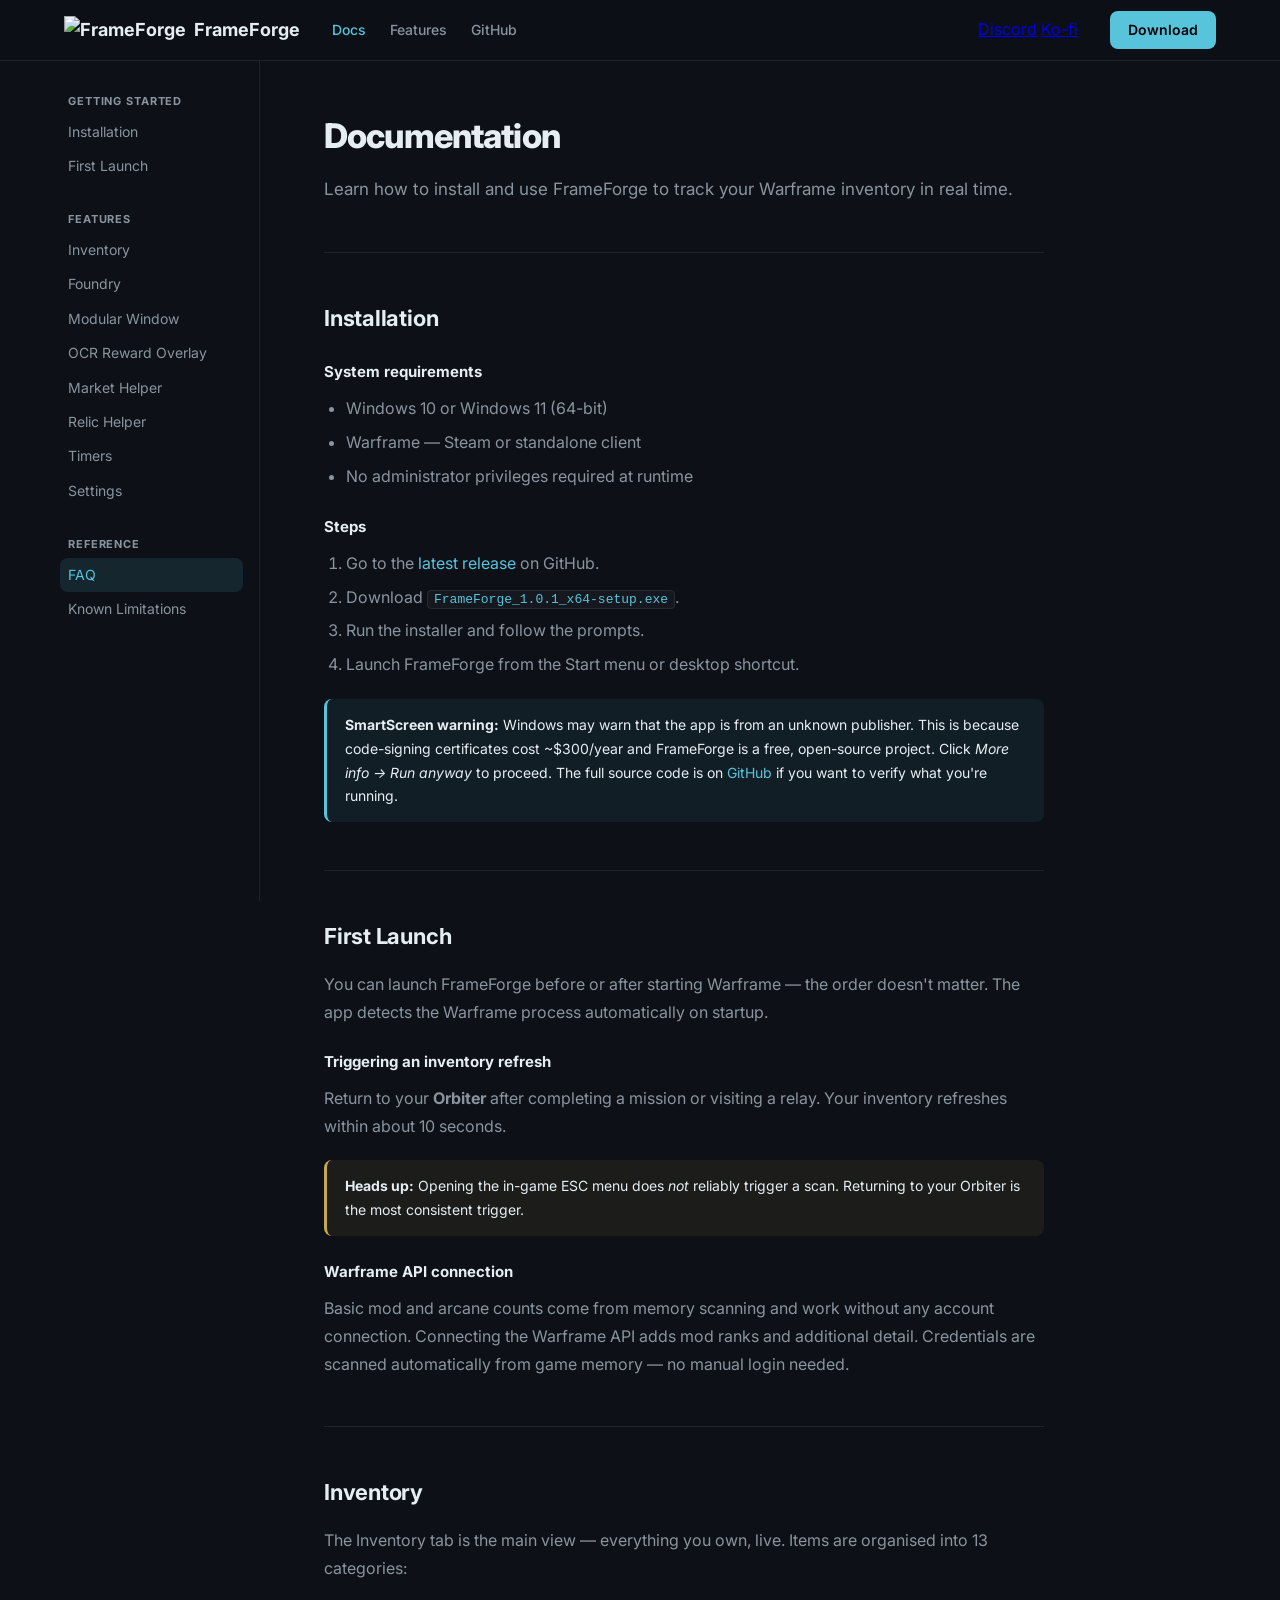
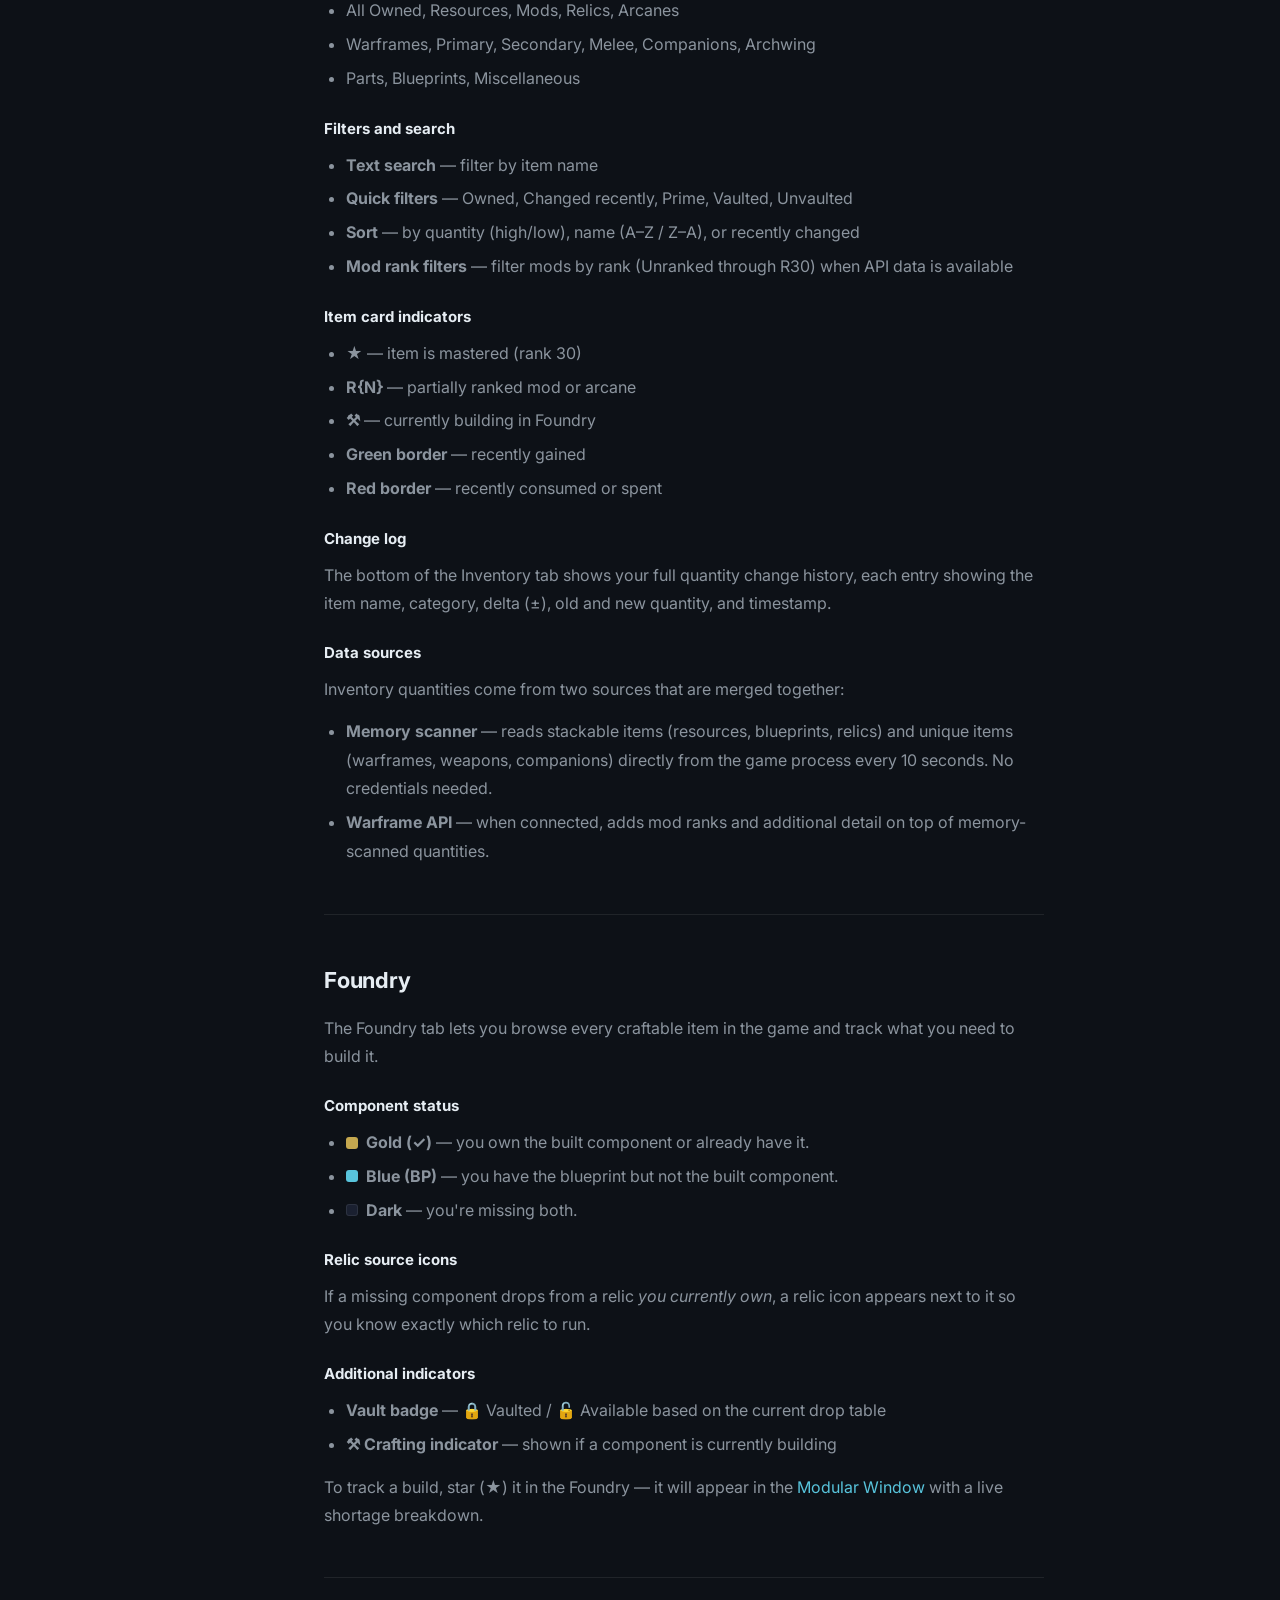
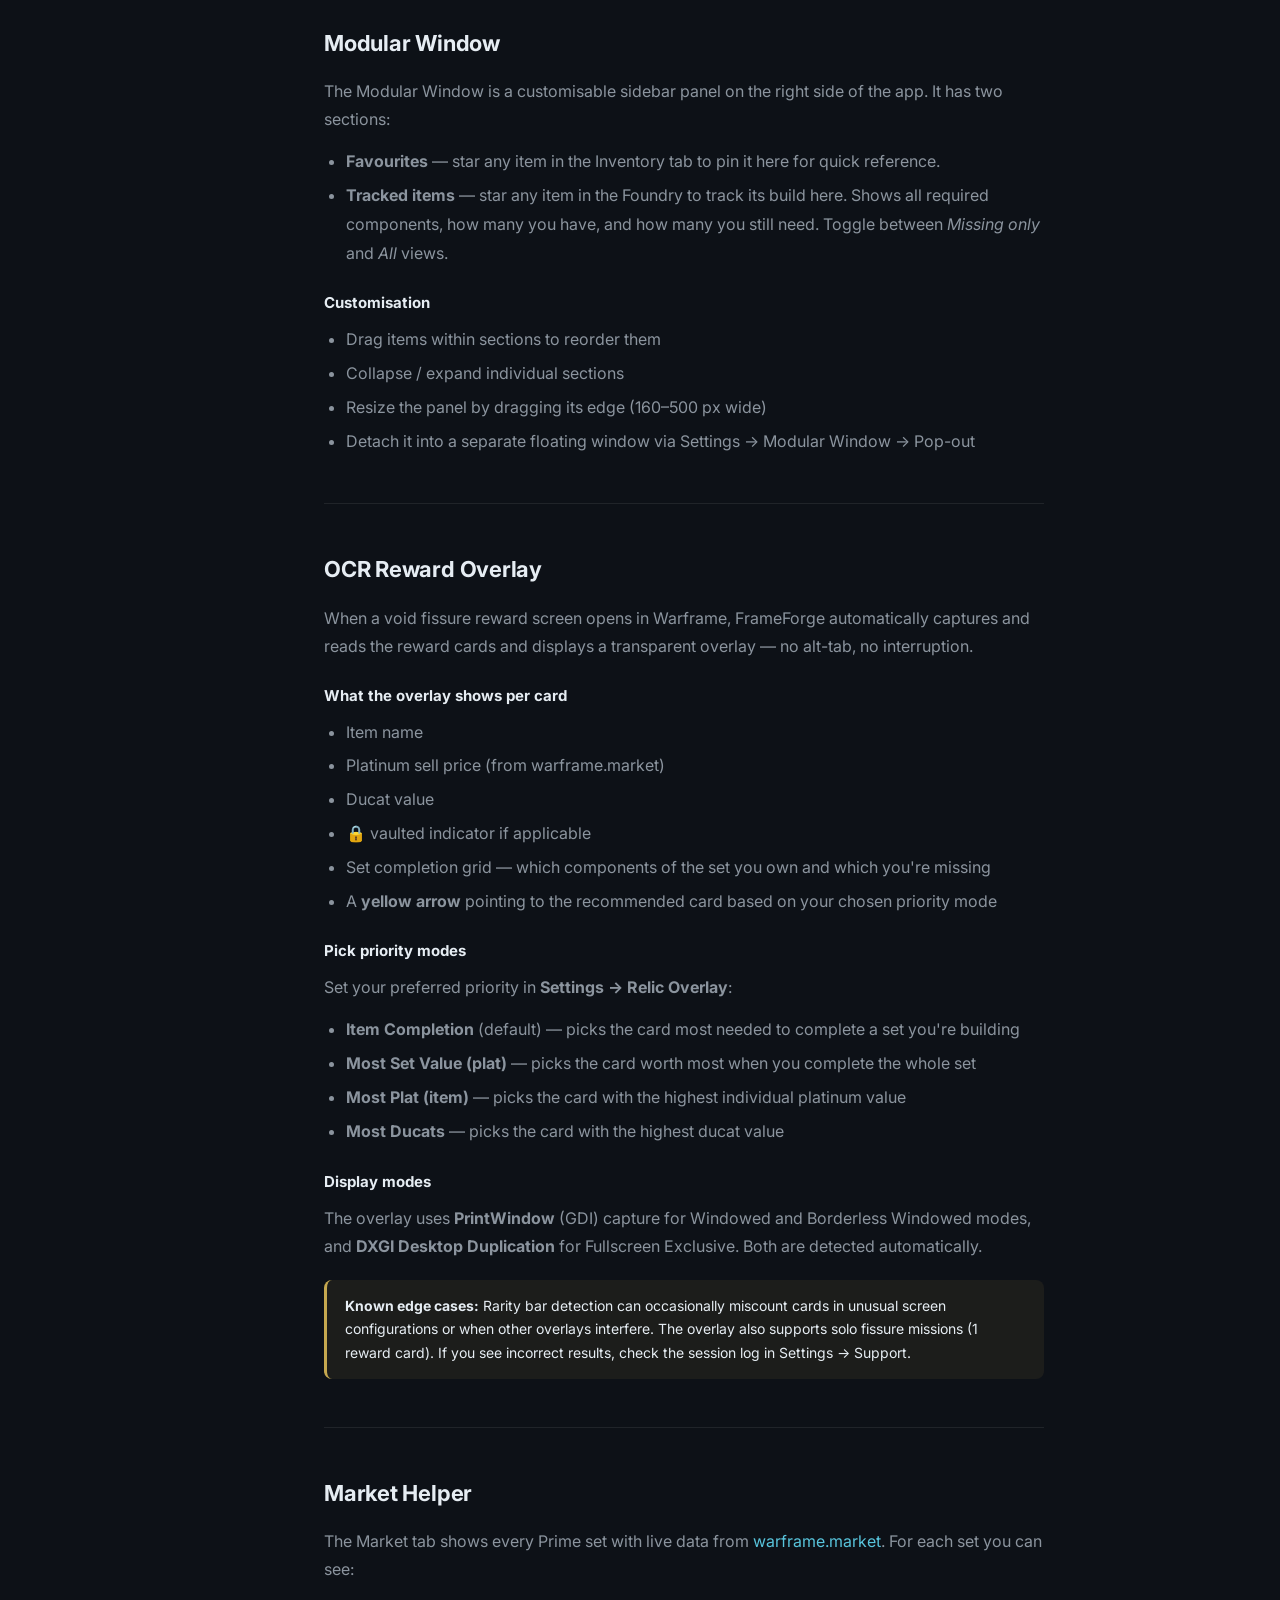
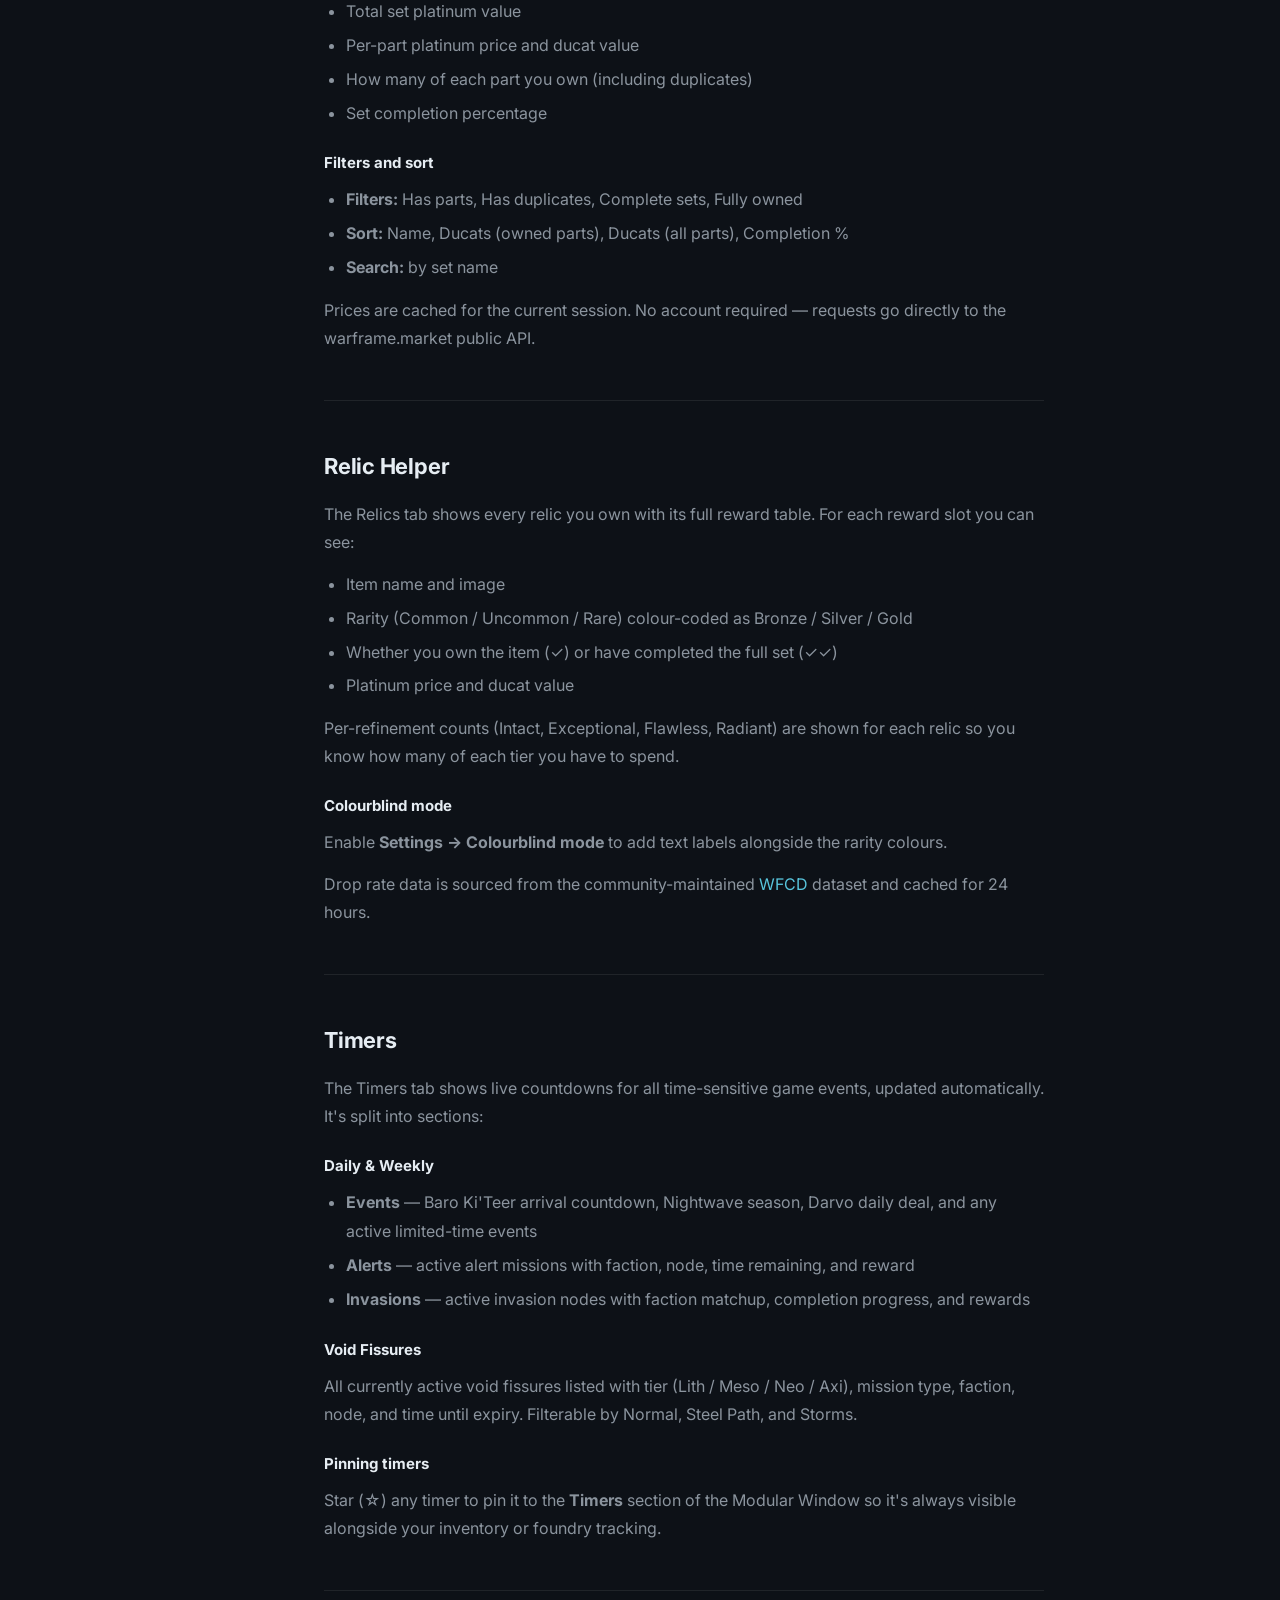
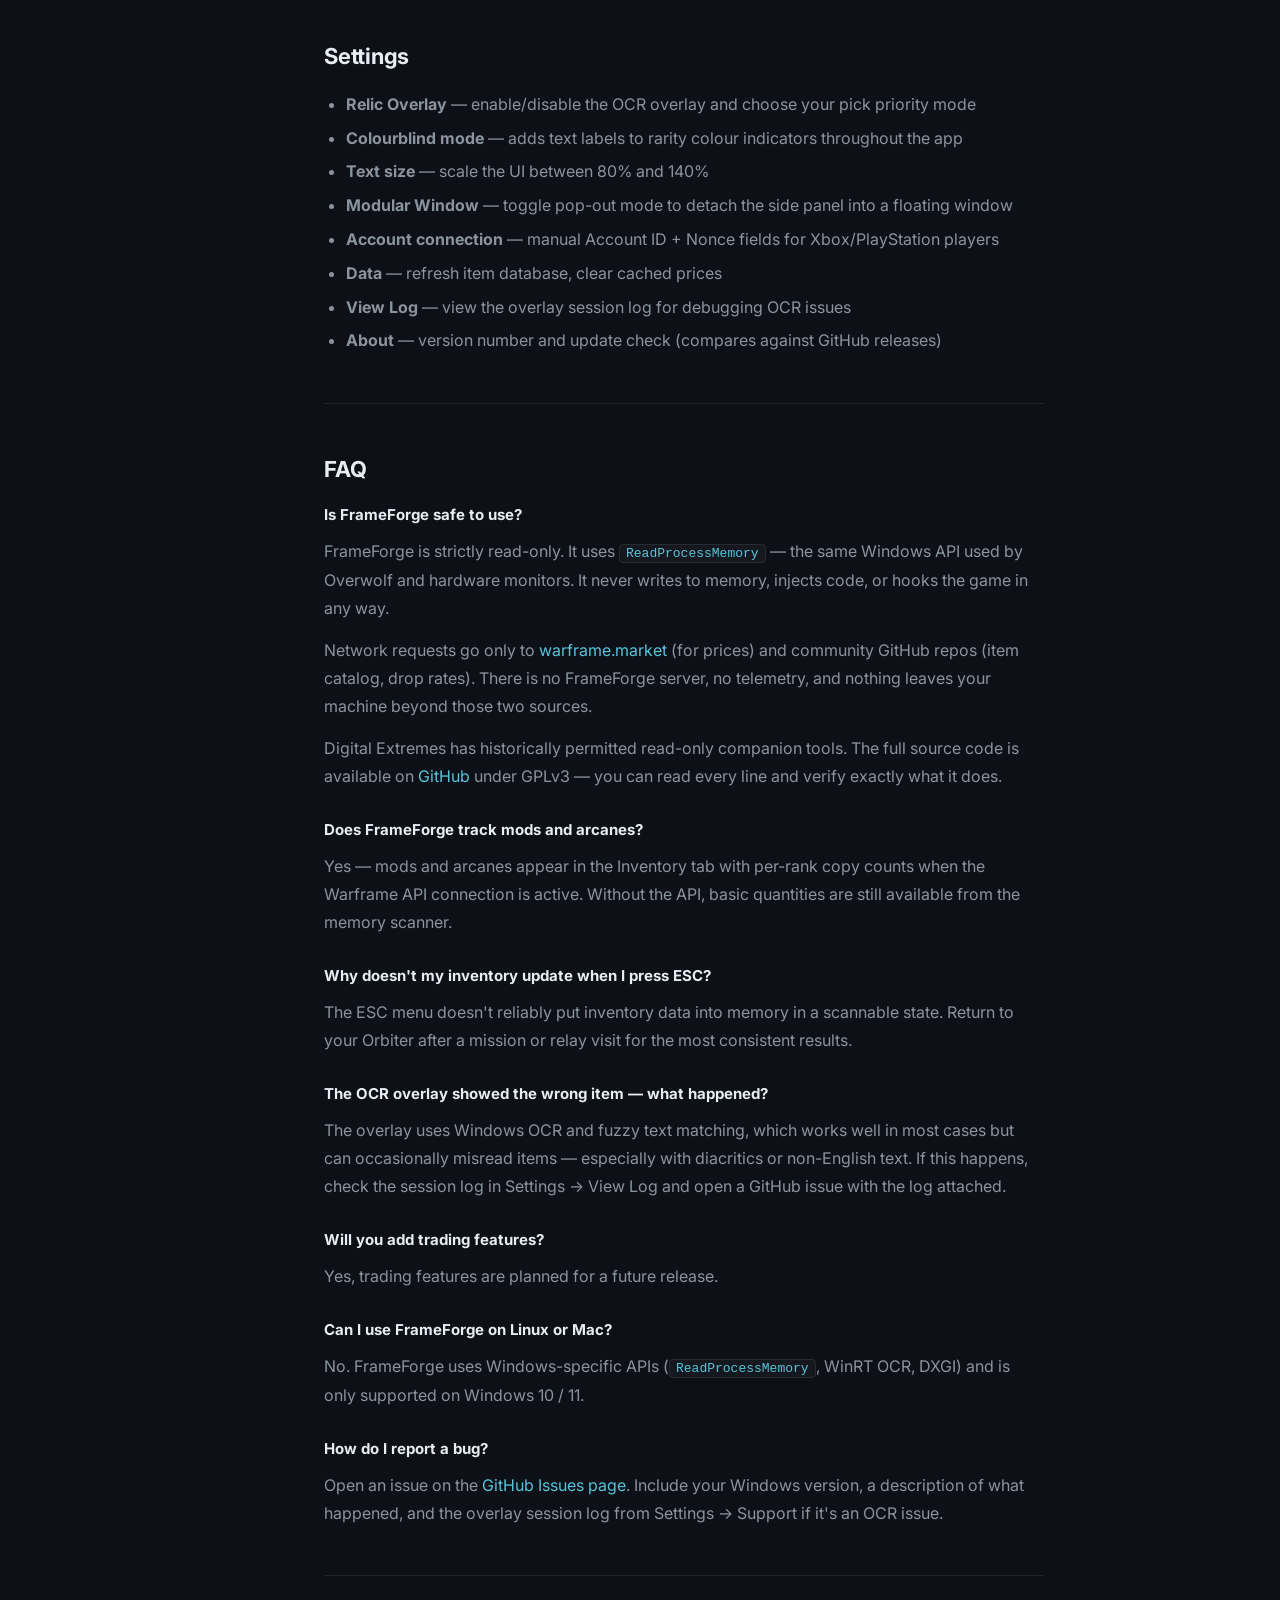
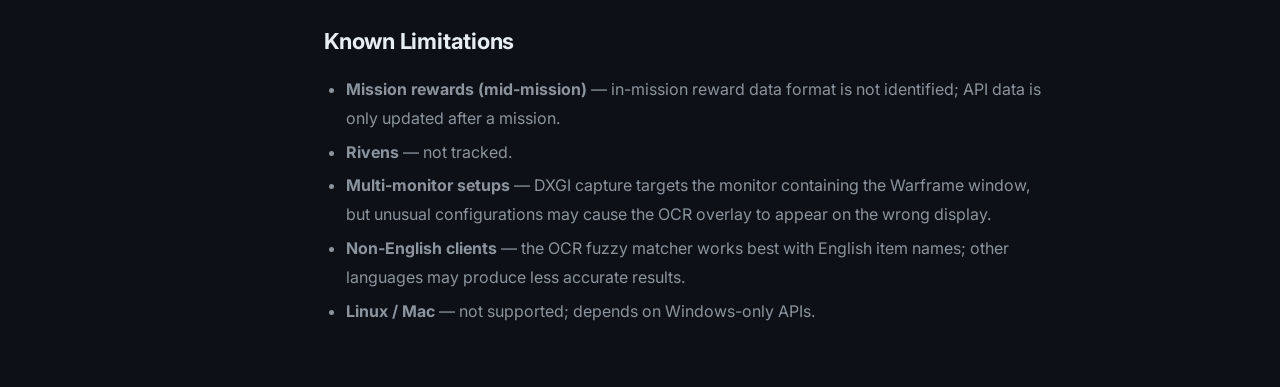
==== commit ac9241c8: "added Timers" ====
--- a/docs.html
+++ b/docs.html
@@ -25,6 +25,10 @@
         <a href="index.html#features">Features</a>
         <a href="https://github.com/Sikewyrm/FrameForge" target="_blank" rel="noopener">GitHub</a>
       </div>
+      <div class="nav-social">
+        <a href="https://discord.com/invite/7NMsN9J8vy" target="_blank" rel="noopener" class="btn-discord">Discord</a>
+        <a href="https://ko-fi.com/sikewyrm" target="_blank" rel="noopener" class="btn-kofi">Ko-fi</a>
+      </div>
       <a href="index.html#download" class="btn-download">Download</a>
     </div>
   </nav>
@@ -46,6 +50,7 @@
           <a href="#ocr-overlay" class="sidebar-link">OCR Reward Overlay</a>
           <a href="#market-helper" class="sidebar-link">Market Helper</a>
           <a href="#relic-helper" class="sidebar-link">Relic Helper</a>
+          <a href="#timers" class="sidebar-link">Timers</a>
           <a href="#settings" class="sidebar-link">Settings</a>
         </div>
         <div class="sidebar-group">
@@ -279,6 +284,28 @@
 
         <hr class="docs-divider">
 
+        <!-- Timers -->
+        <section id="timers">
+          <h2>Timers</h2>
+
+          <p>The Timers tab shows live countdowns for all time-sensitive game events, updated automatically. It's split into sections:</p>
+
+          <h3>Daily &amp; Weekly</h3>
+          <ul>
+            <li><strong>Events</strong> — Baro Ki'Teer arrival countdown, Nightwave season, Darvo daily deal, and any active limited-time events</li>
+            <li><strong>Alerts</strong> — active alert missions with faction, node, time remaining, and reward</li>
+            <li><strong>Invasions</strong> — active invasion nodes with faction matchup, completion progress, and rewards</li>
+          </ul>
+
+          <h3>Void Fissures</h3>
+          <p>All currently active void fissures listed with tier (Lith / Meso / Neo / Axi), mission type, faction, node, and time until expiry. Filterable by Normal, Steel Path, and Storms.</p>
+
+          <h3>Pinning timers</h3>
+          <p>Star (☆) any timer to pin it to the <strong>Timers</strong> section of the Modular Window so it's always visible alongside your inventory or foundry tracking.</p>
+        </section>
+
+        <hr class="docs-divider">
+
         <!-- Settings -->
         <section id="settings">
           <h2>Settings</h2>
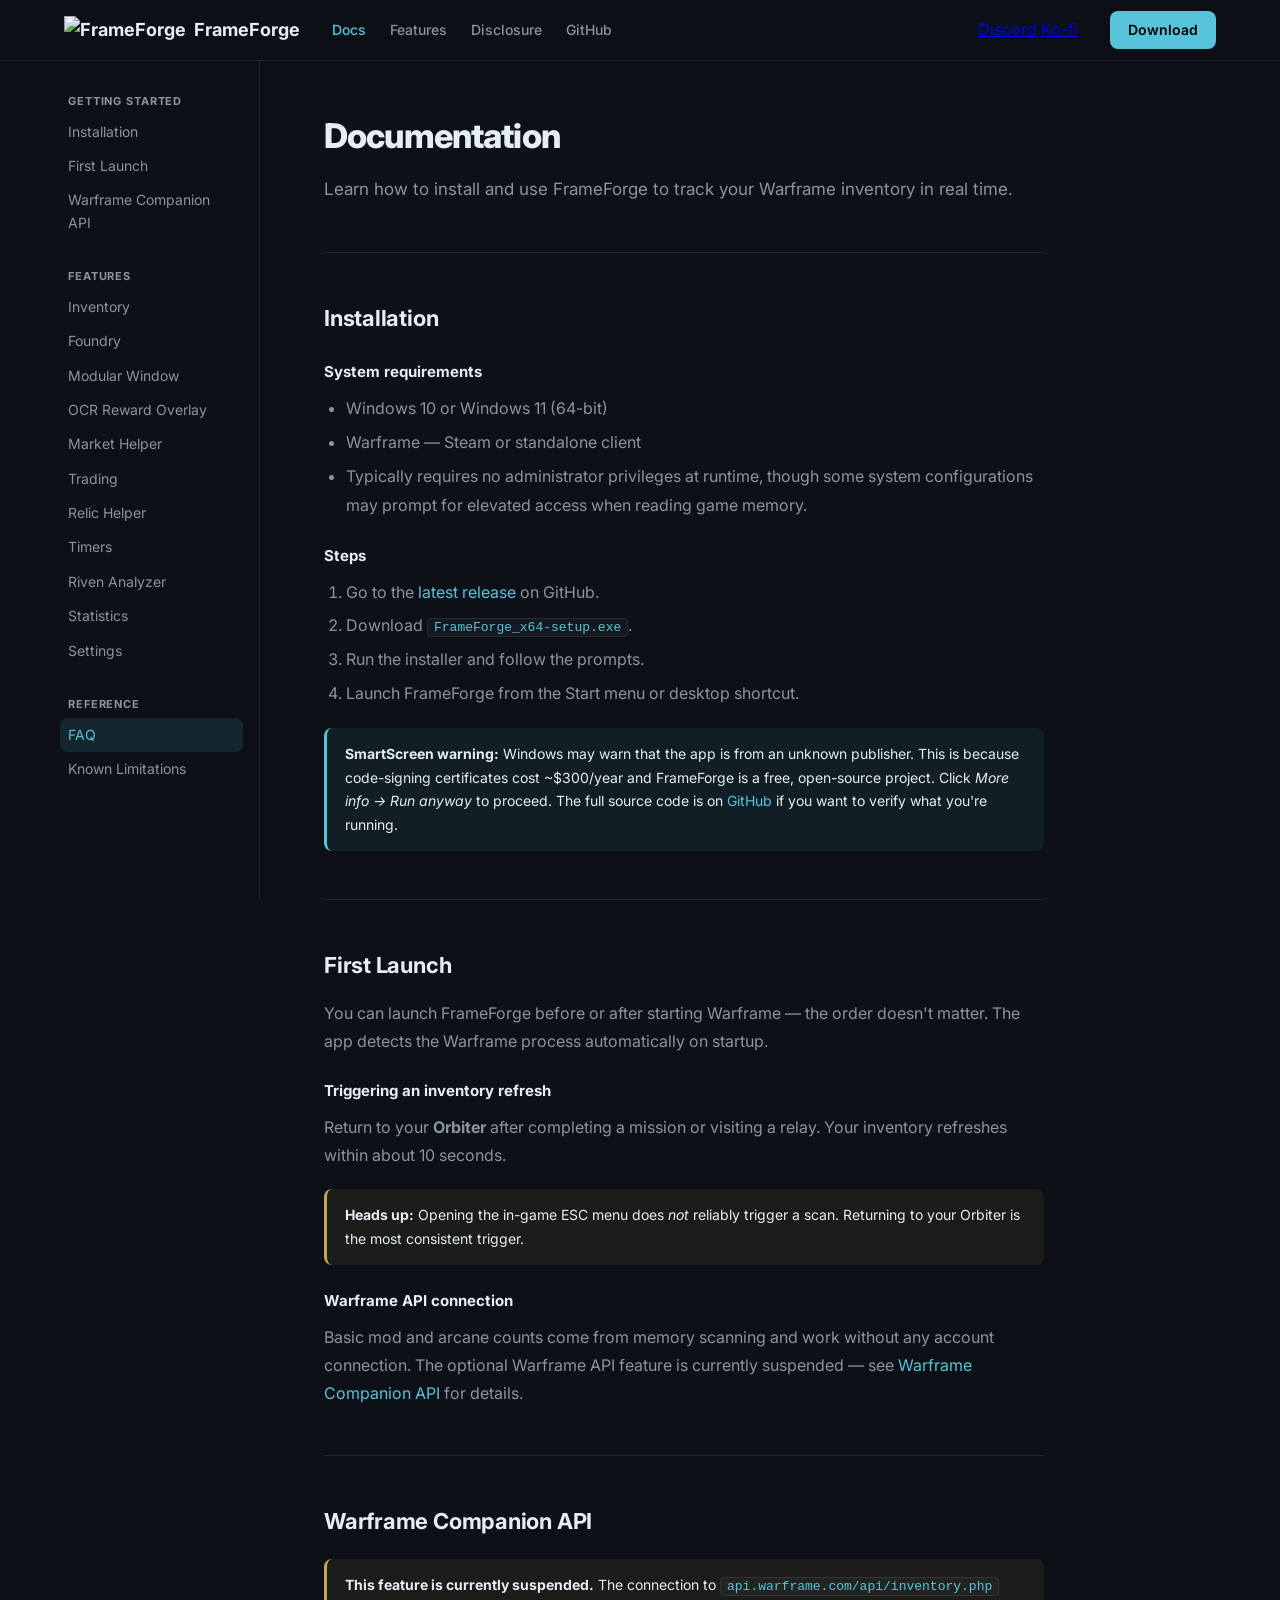
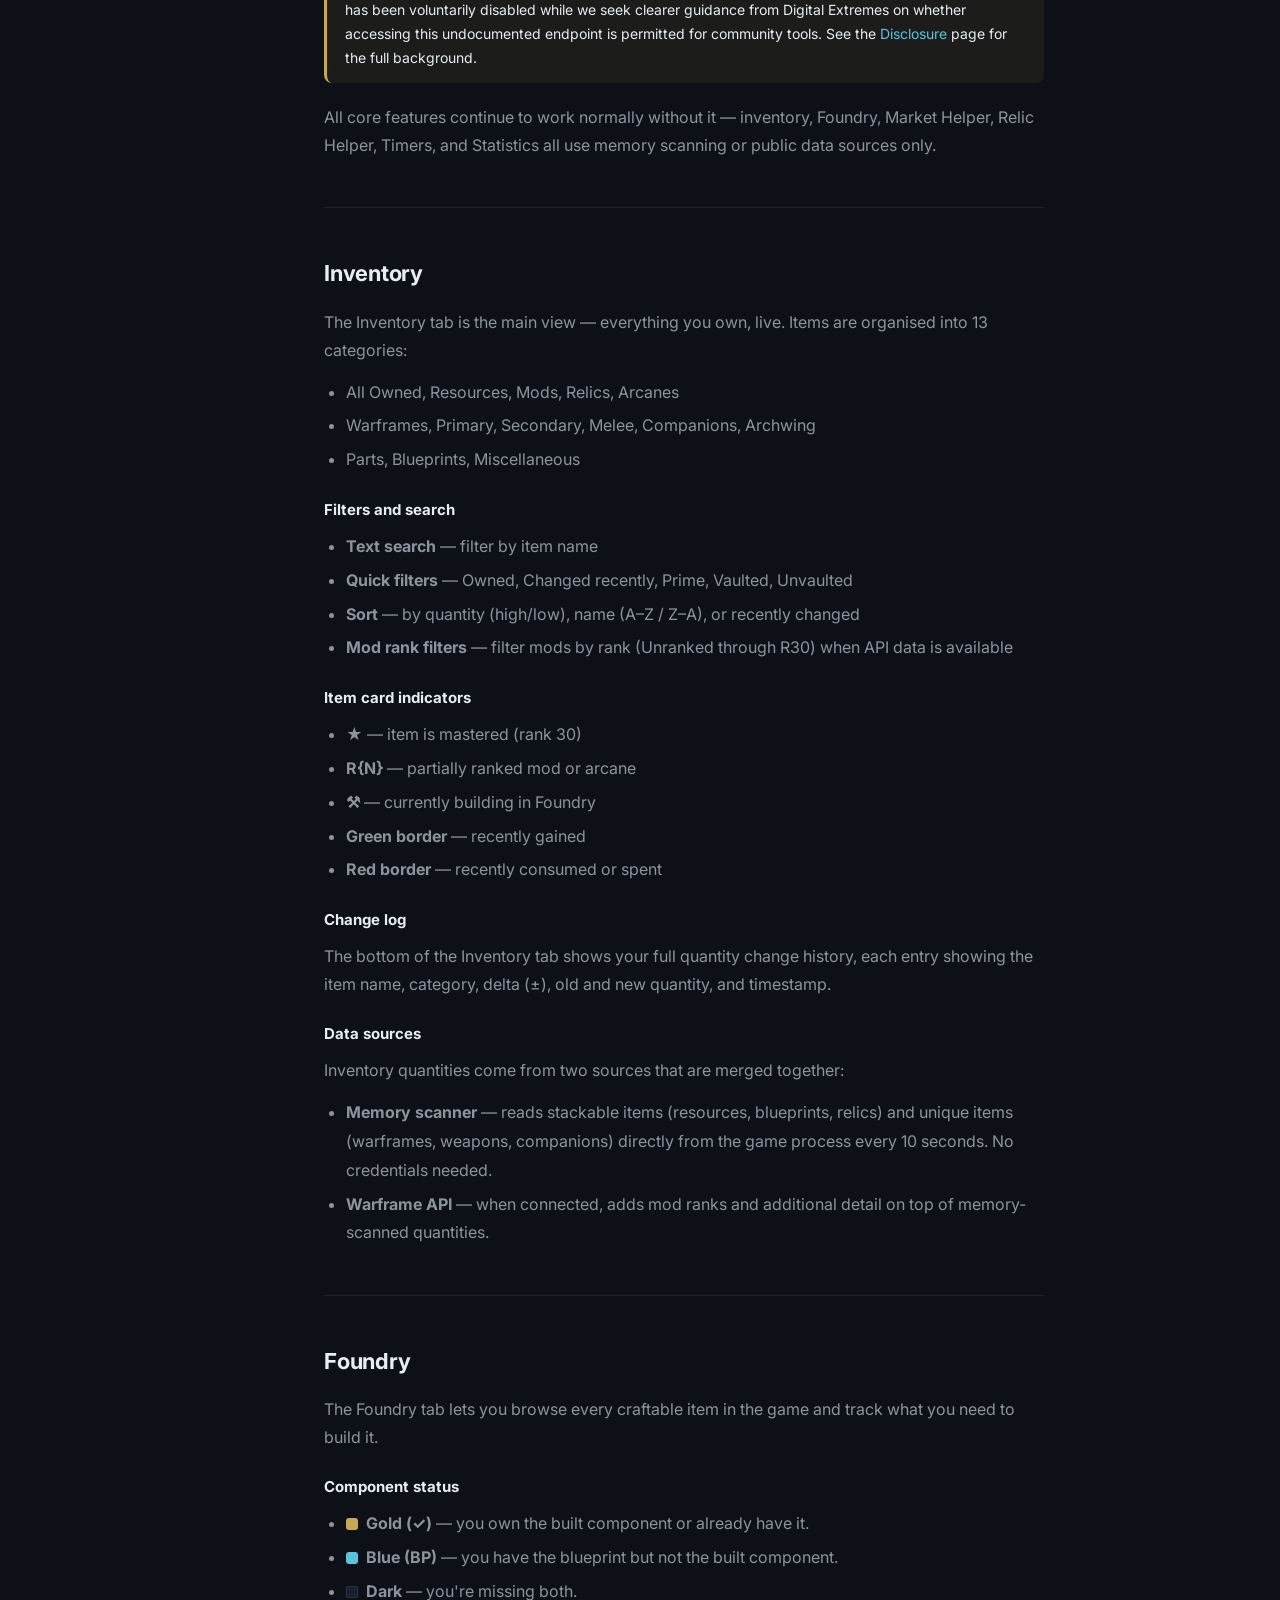
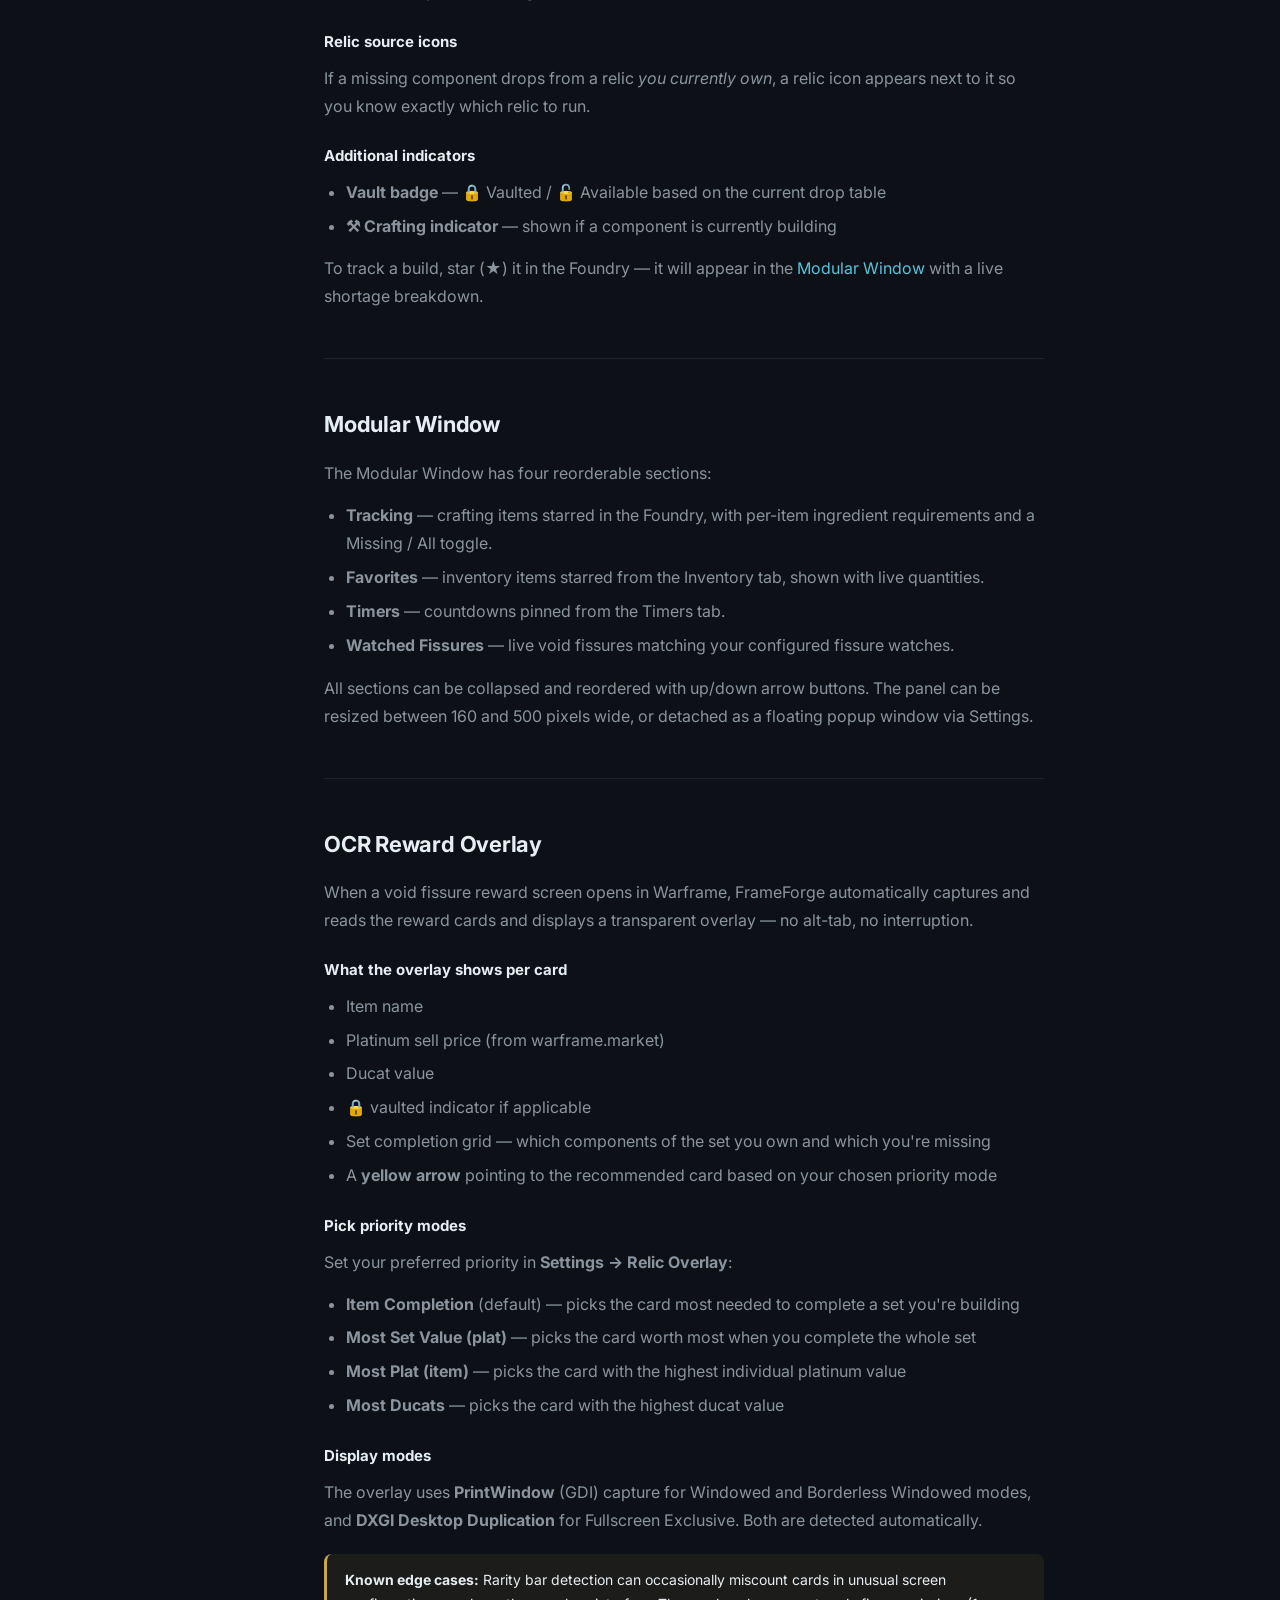
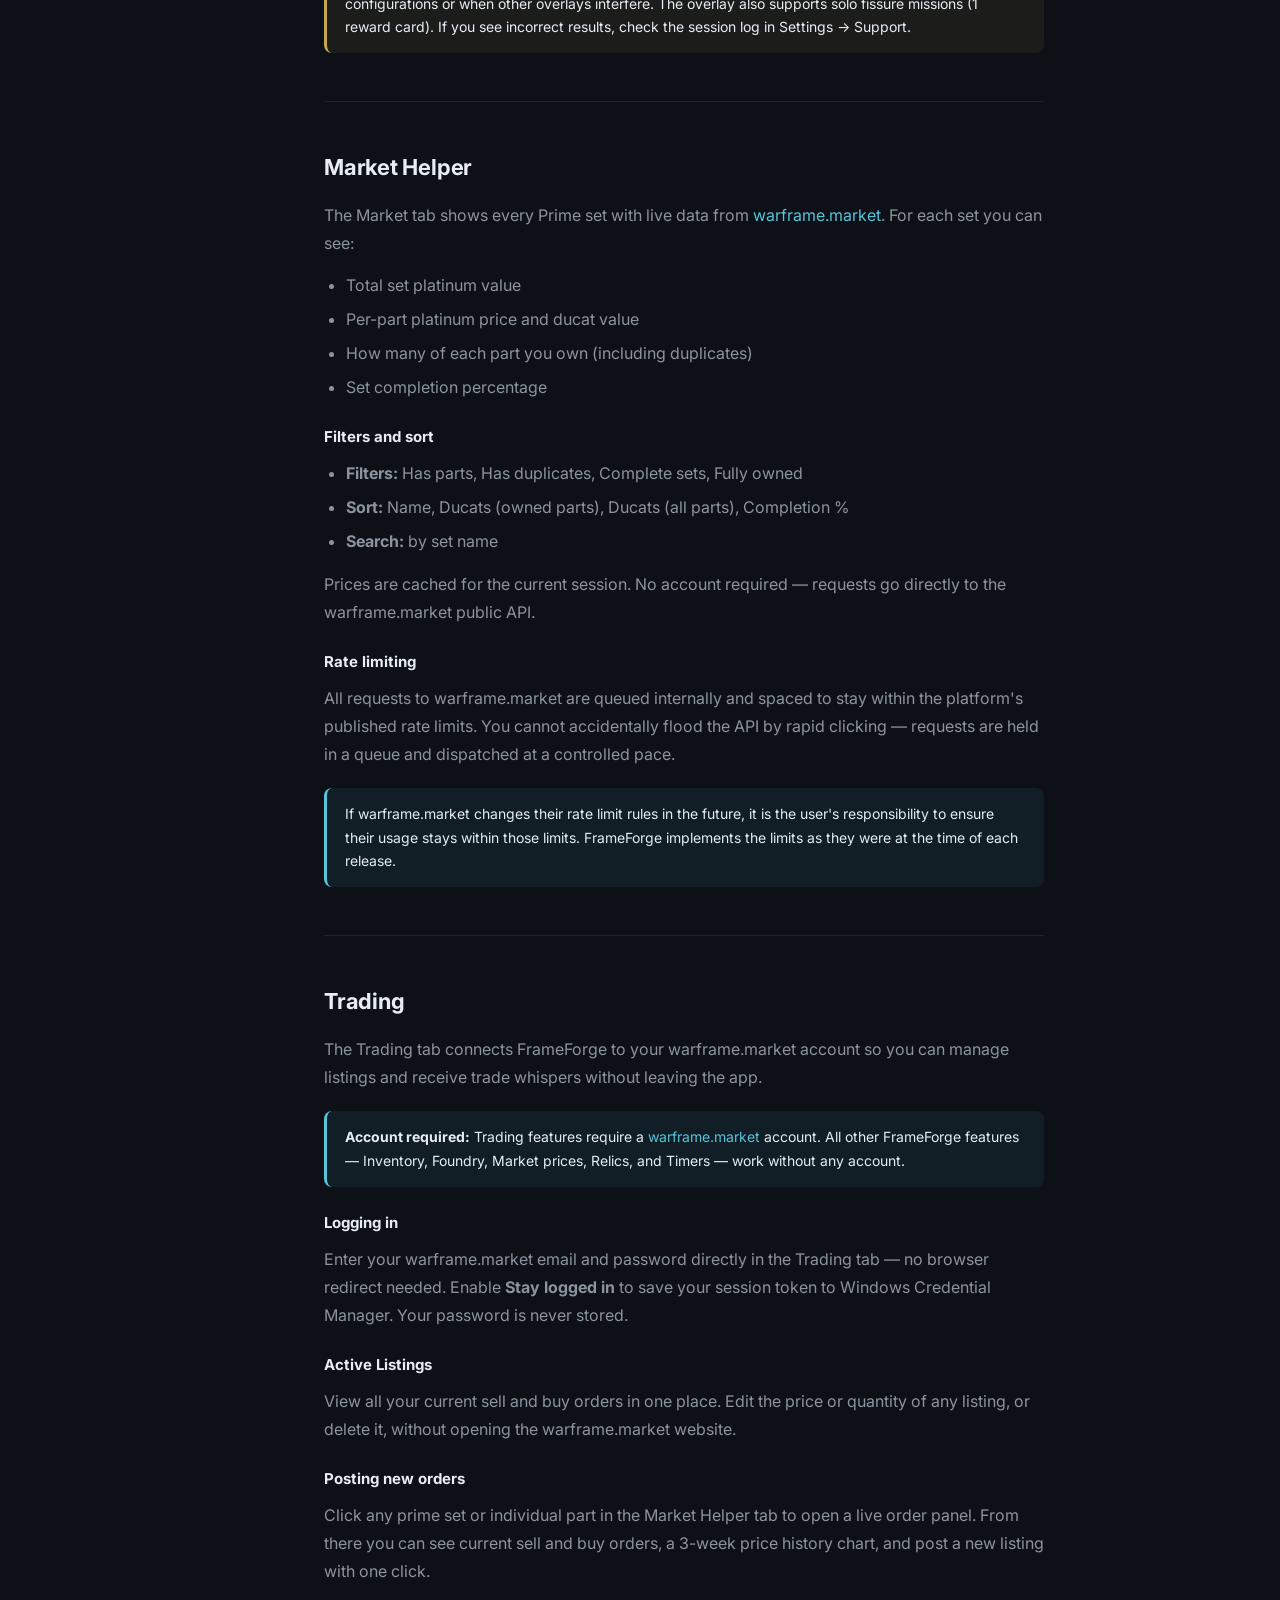
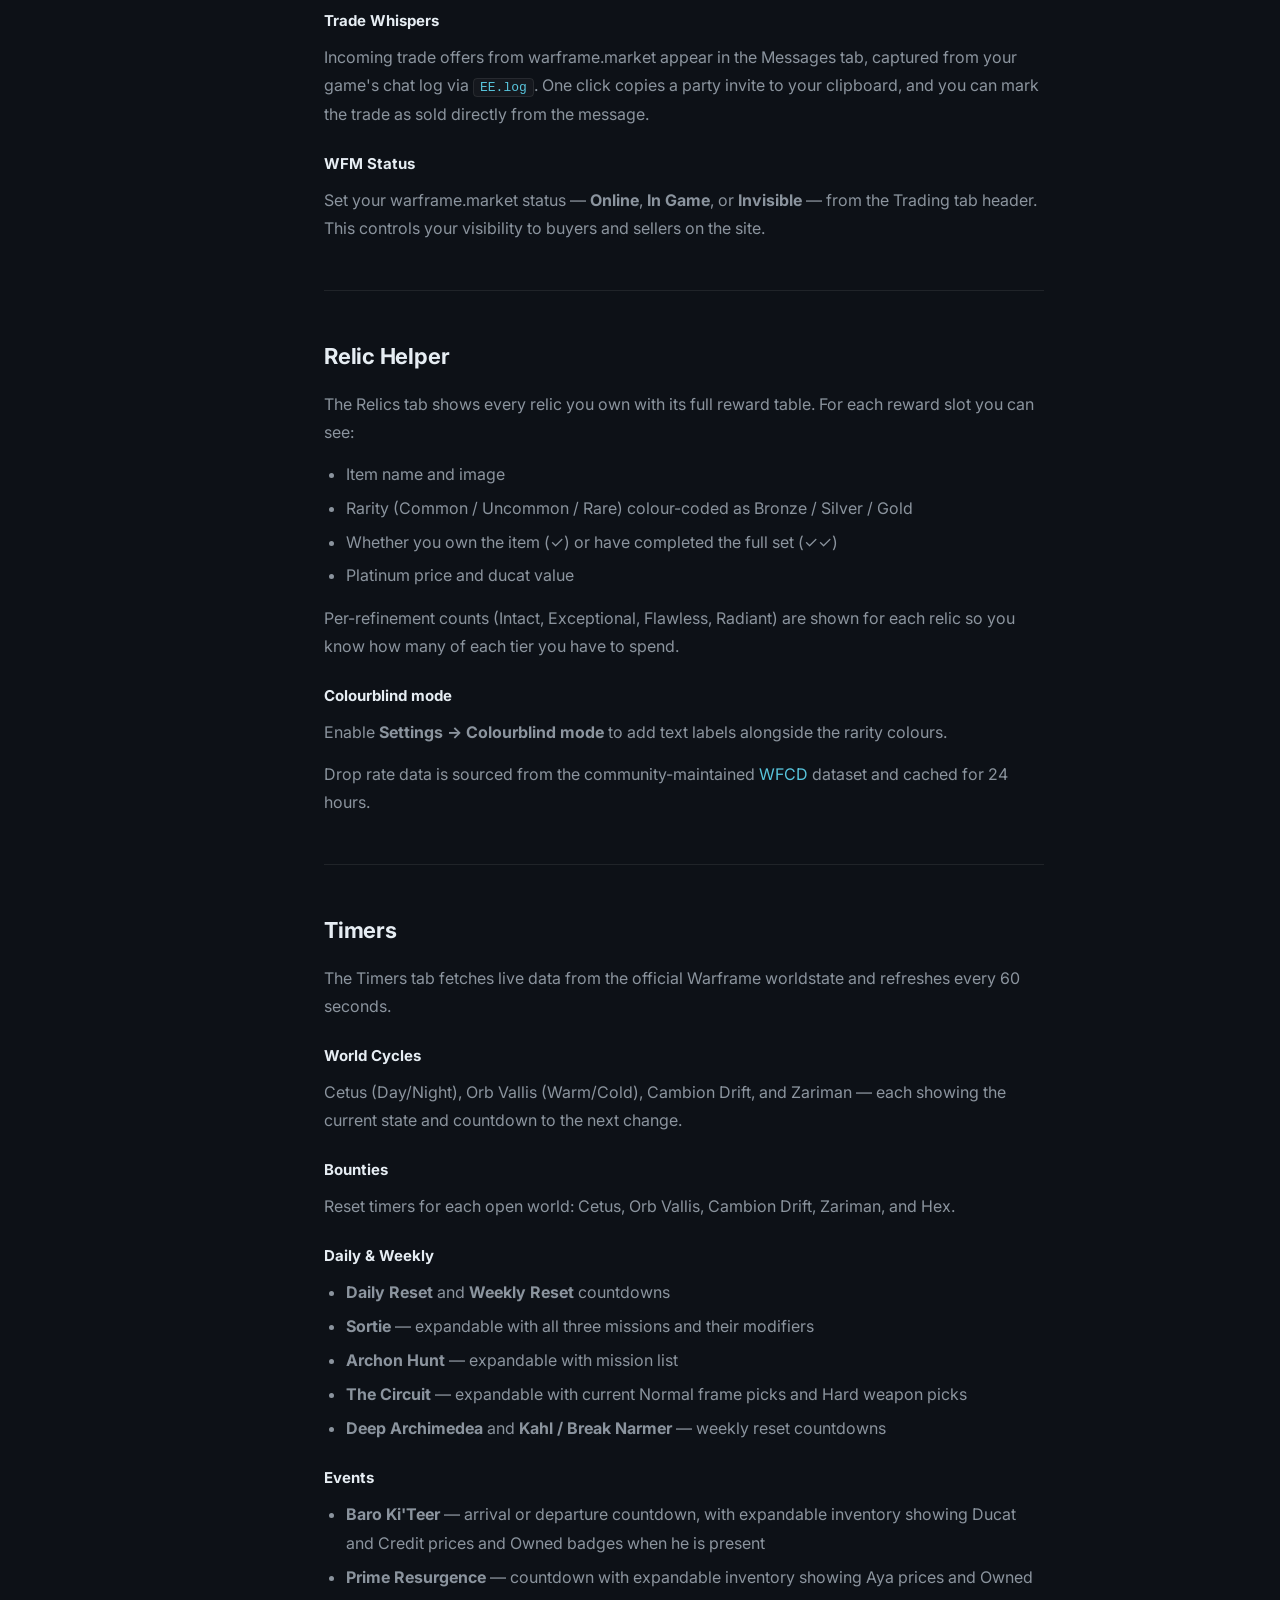
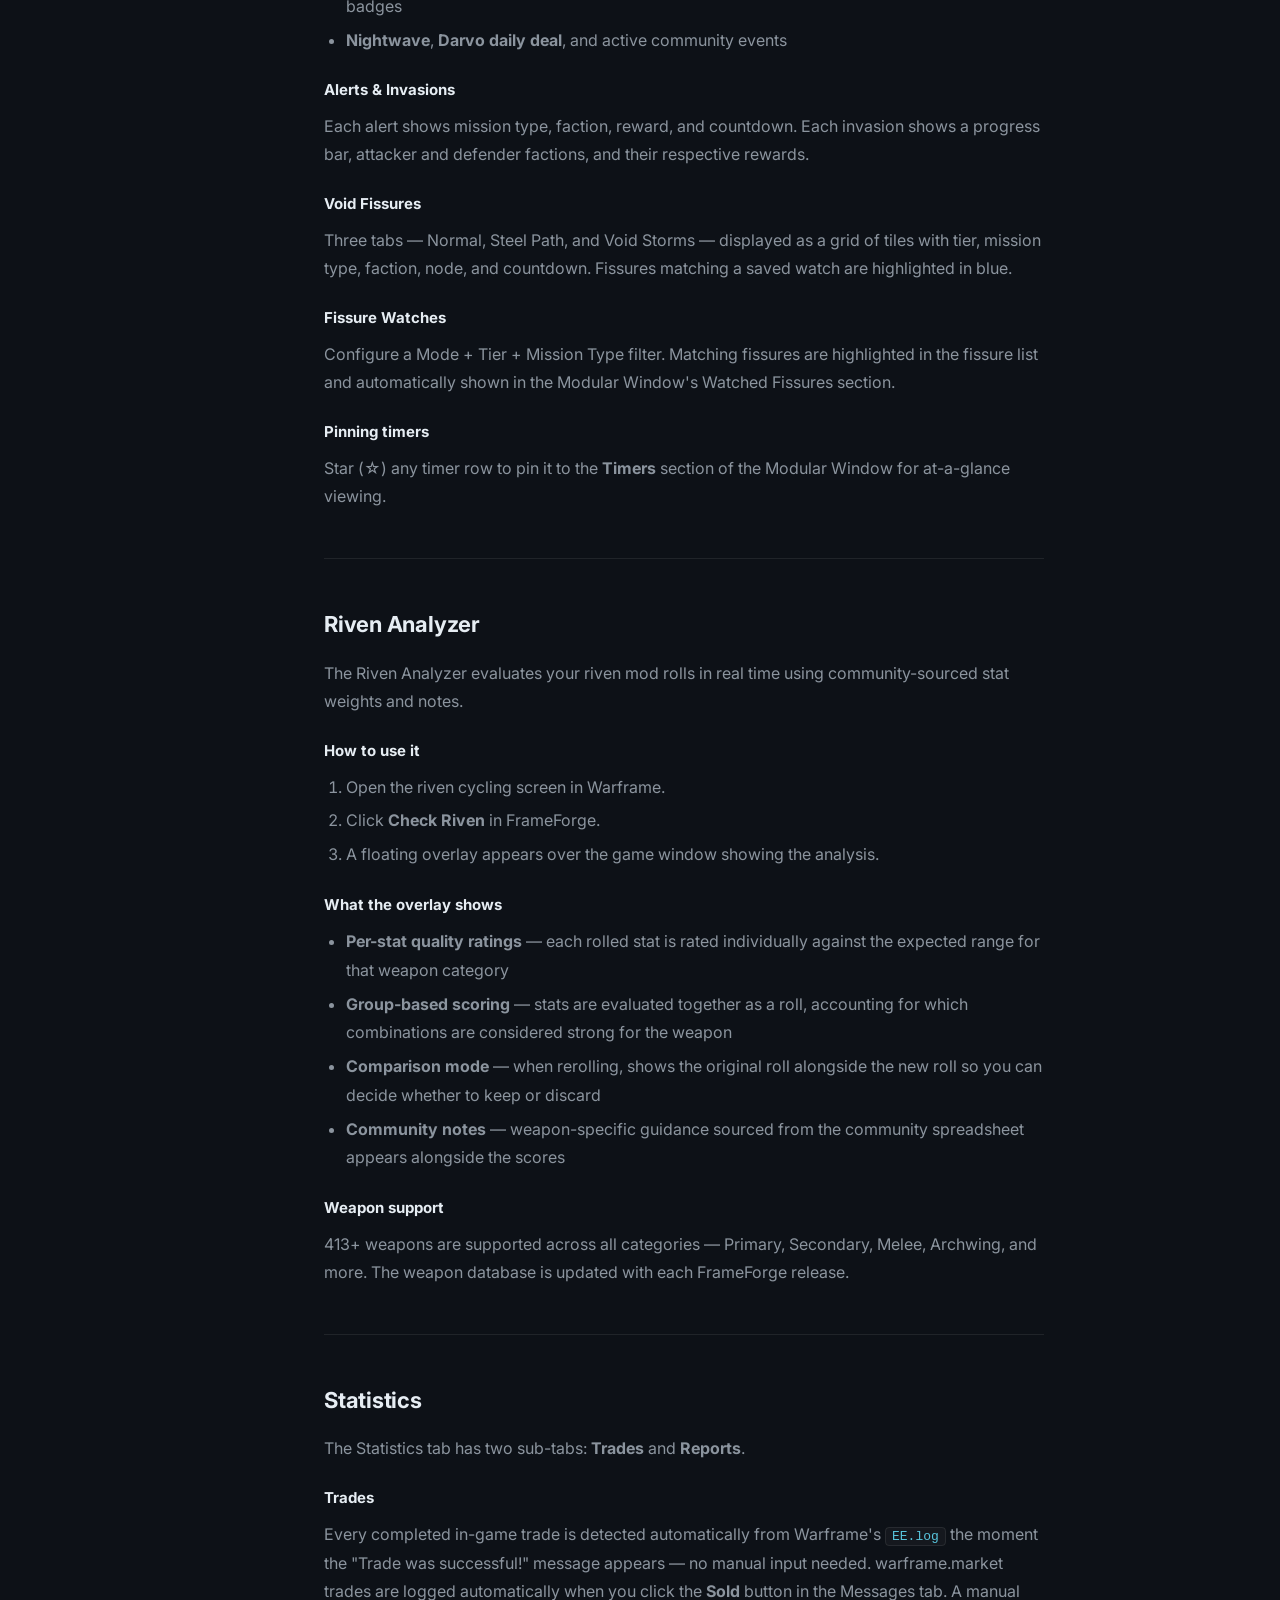
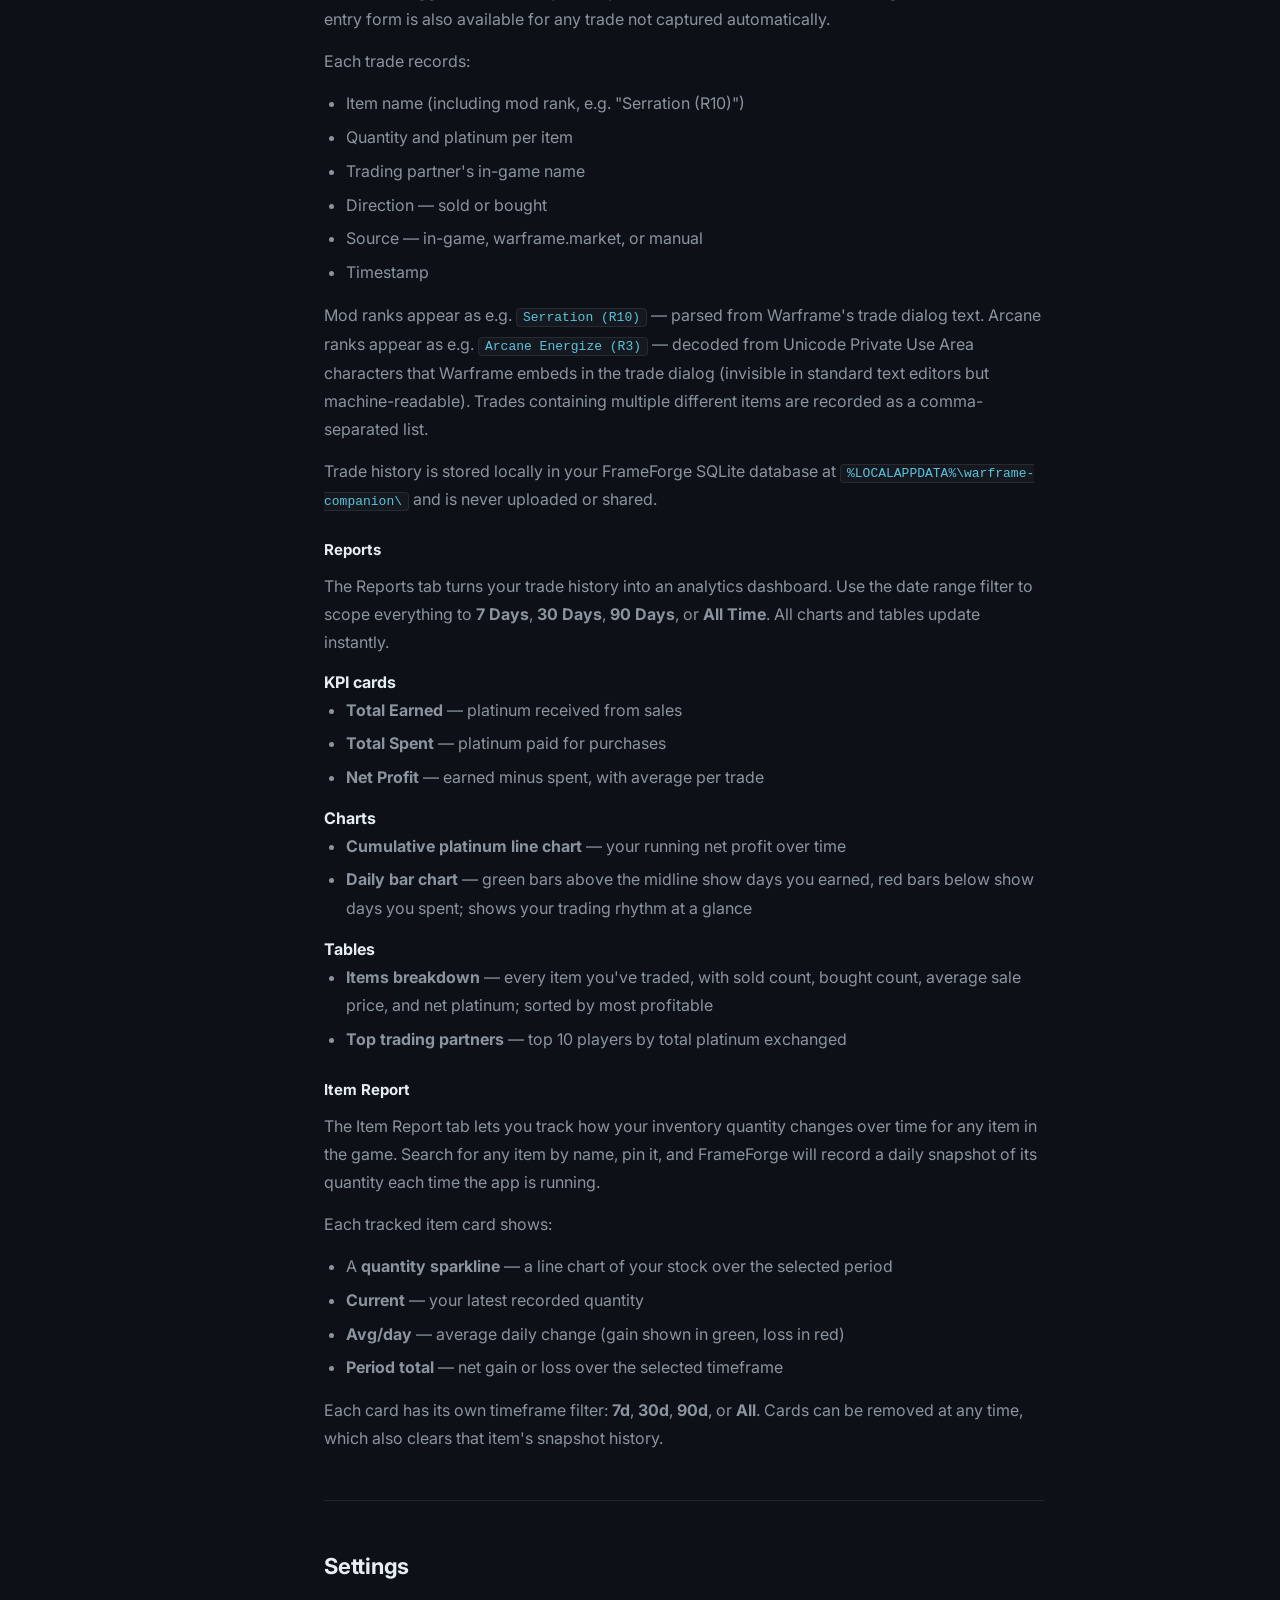
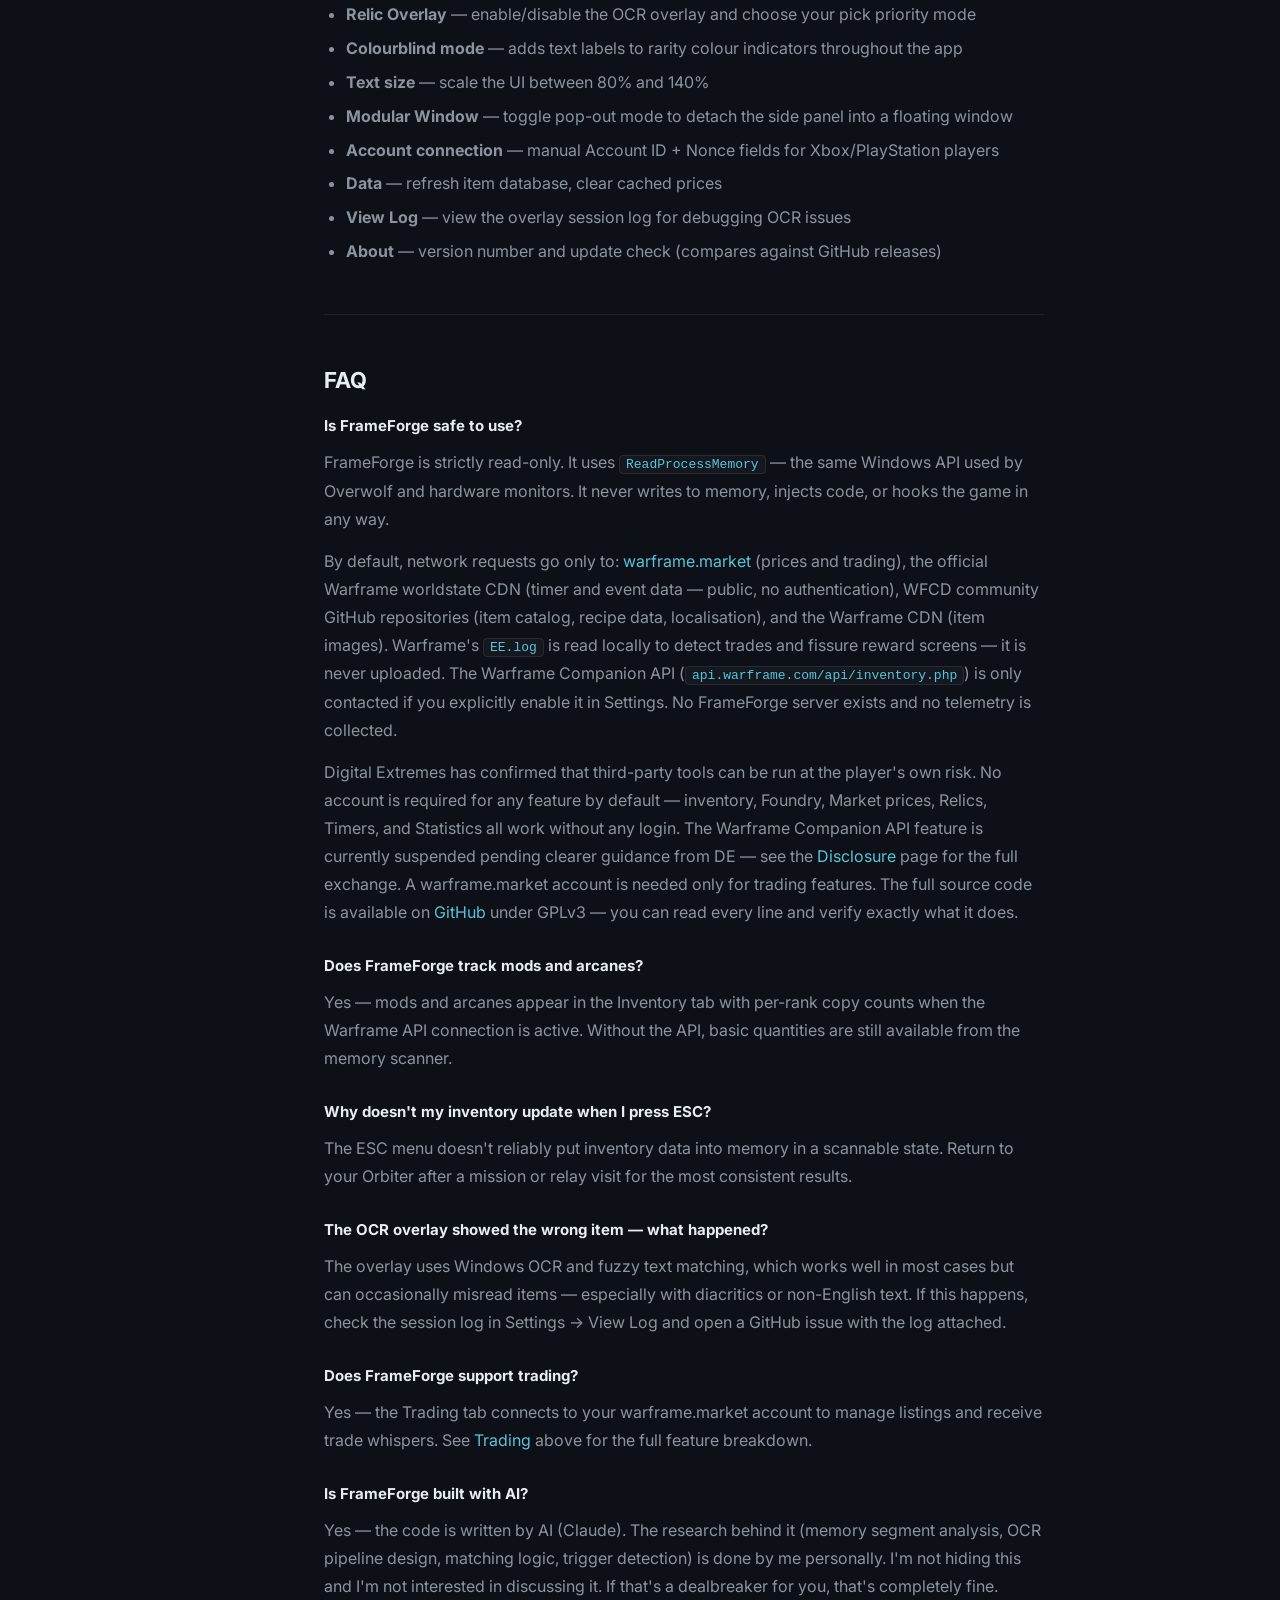
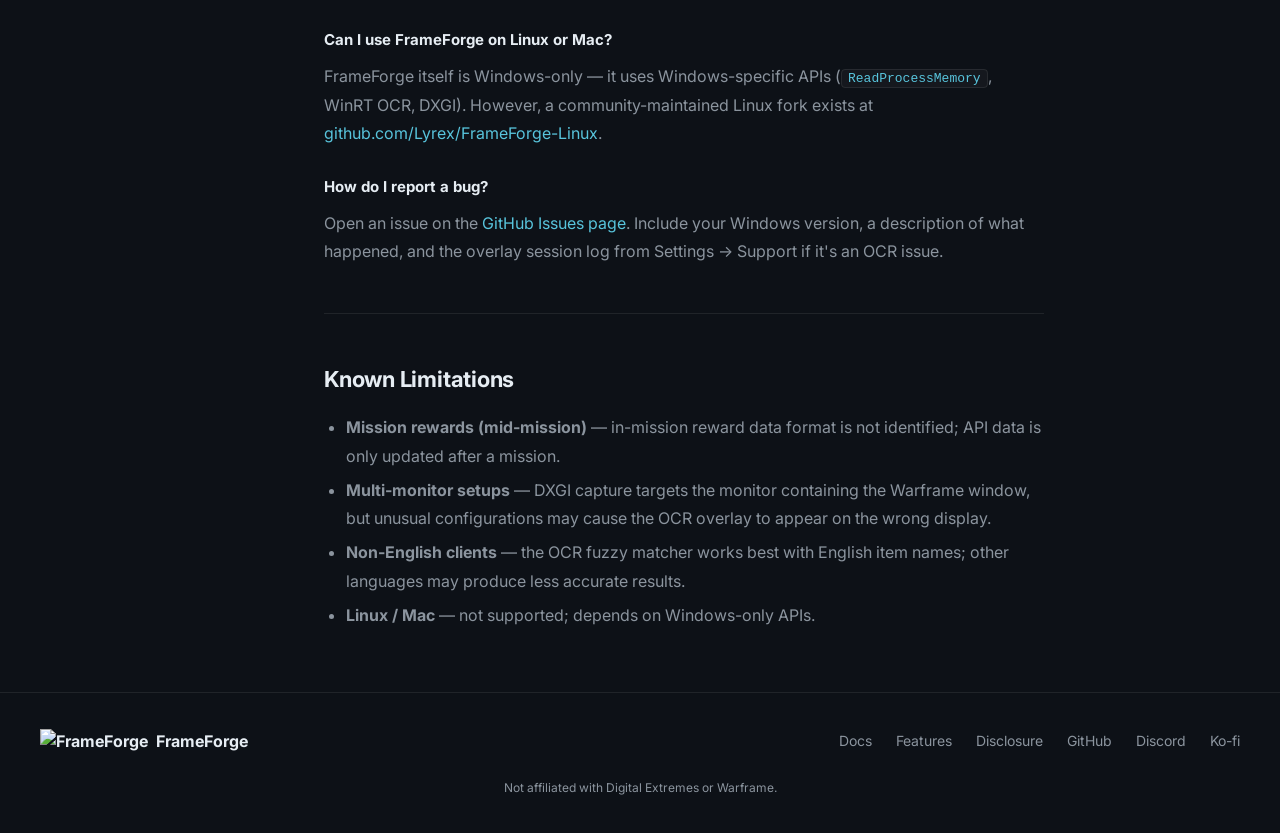
==== commit c417fbbc: "docs(faq): add AI transparency entry; link Linux fork; update Linux/Mac answer - Add "Is FrameForge " ====
--- a/docs.html
+++ b/docs.html
@@ -23,6 +23,7 @@
       <div class="nav-links">
         <a href="docs.html" style="color: var(--accent)">Docs</a>
         <a href="index.html#features">Features</a>
+        <a href="disclosure.html">Disclosure</a>
         <a href="https://github.com/Sikewyrm/FrameForge" target="_blank" rel="noopener">GitHub</a>
       </div>
       <div class="nav-social">
@@ -41,6 +42,7 @@
           <div class="sidebar-group-title">Getting Started</div>
           <a href="#installation" class="sidebar-link">Installation</a>
           <a href="#first-launch" class="sidebar-link">First Launch</a>
+          <a href="#companion-api" class="sidebar-link">Warframe Companion API</a>
         </div>
         <div class="sidebar-group">
           <div class="sidebar-group-title">Features</div>
@@ -49,8 +51,11 @@
           <a href="#modular-window" class="sidebar-link">Modular Window</a>
           <a href="#ocr-overlay" class="sidebar-link">OCR Reward Overlay</a>
           <a href="#market-helper" class="sidebar-link">Market Helper</a>
+          <a href="#trading" class="sidebar-link">Trading</a>
           <a href="#relic-helper" class="sidebar-link">Relic Helper</a>
           <a href="#timers" class="sidebar-link">Timers</a>
+          <a href="#riven-analyzer" class="sidebar-link">Riven Analyzer</a>
+          <a href="#statistics" class="sidebar-link">Statistics</a>
           <a href="#settings" class="sidebar-link">Settings</a>
         </div>
         <div class="sidebar-group">
@@ -77,13 +82,13 @@
           <ul>
             <li>Windows 10 or Windows 11 (64-bit)</li>
             <li>Warframe — Steam or standalone client</li>
-            <li>No administrator privileges required at runtime</li>
+            <li>Typically requires no administrator privileges at runtime, though some system configurations may prompt for elevated access when reading game memory.</li>
           </ul>
 
           <h3>Steps</h3>
           <ol>
             <li>Go to the <a href="https://github.com/Sikewyrm/FrameForge/releases/latest" target="_blank" rel="noopener">latest release</a> on GitHub.</li>
-            <li>Download <code>FrameForge_1.0.1_x64-setup.exe</code>.</li>
+            <li>Download <code>FrameForge_x64-setup.exe</code>.</li>
             <li>Run the installer and follow the prompts.</li>
             <li>Launch FrameForge from the Start menu or desktop shortcut.</li>
           </ol>
@@ -109,7 +114,20 @@
           </div>
 
           <h3>Warframe API connection</h3>
-          <p>Basic mod and arcane counts come from memory scanning and work without any account connection. Connecting the Warframe API adds mod ranks and additional detail. Credentials are scanned automatically from game memory — no manual login needed.</p>
+          <p>Basic mod and arcane counts come from memory scanning and work without any account connection. The optional Warframe API feature is currently suspended — see <a href="#companion-api">Warframe Companion API</a> for details.</p>
+        </section>
+
+        <hr class="docs-divider">
+
+        <!-- Warframe Companion API -->
+        <section id="companion-api">
+          <h2>Warframe Companion API</h2>
+
+          <div class="callout callout-warning">
+            <strong>This feature is currently suspended.</strong> The connection to <code>api.warframe.com/api/inventory.php</code> has been voluntarily disabled while we seek clearer guidance from Digital Extremes on whether accessing this undocumented endpoint is permitted for community tools. See the <a href="disclosure.html">Disclosure</a> page for the full background.
+          </div>
+
+          <p>All core features continue to work normally without it — inventory, Foundry, Market Helper, Relic Helper, Timers, and Statistics all use memory scanning or public data sources only.</p>
         </section>
 
         <hr class="docs-divider">
@@ -186,19 +204,14 @@
         <section id="modular-window">
           <h2>Modular Window</h2>
 
-          <p>The Modular Window is a customisable sidebar panel on the right side of the app. It has two sections:</p>
-          <ul>
-            <li><strong>Favourites</strong> — star any item in the Inventory tab to pin it here for quick reference.</li>
-            <li><strong>Tracked items</strong> — star any item in the Foundry to track its build here. Shows all required components, how many you have, and how many you still need. Toggle between <em>Missing only</em> and <em>All</em> views.</li>
-          </ul>
-
-          <h3>Customisation</h3>
-          <ul>
-            <li>Drag items within sections to reorder them</li>
-            <li>Collapse / expand individual sections</li>
-            <li>Resize the panel by dragging its edge (160–500 px wide)</li>
-            <li>Detach it into a separate floating window via Settings → Modular Window → Pop-out</li>
-          </ul>
+          <p>The Modular Window has four reorderable sections:</p>
+          <ul>
+            <li><strong>Tracking</strong> — crafting items starred in the Foundry, with per-item ingredient requirements and a Missing / All toggle.</li>
+            <li><strong>Favorites</strong> — inventory items starred from the Inventory tab, shown with live quantities.</li>
+            <li><strong>Timers</strong> — countdowns pinned from the Timers tab.</li>
+            <li><strong>Watched Fissures</strong> — live void fissures matching your configured fissure watches.</li>
+          </ul>
+          <p>All sections can be collapsed and reordered with up/down arrow buttons. The panel can be resized between 160 and 500 pixels wide, or detached as a floating popup window via Settings.</p>
         </section>
 
         <hr class="docs-divider">
@@ -258,6 +271,40 @@
           </ul>
 
           <p>Prices are cached for the current session. No account required — requests go directly to the warframe.market public API.</p>
+
+          <h3>Rate limiting</h3>
+          <p>All requests to warframe.market are queued internally and spaced to stay within the platform's published rate limits. You cannot accidentally flood the API by rapid clicking — requests are held in a queue and dispatched at a controlled pace.</p>
+          <div class="callout callout-info">
+            If warframe.market changes their rate limit rules in the future, it is the user's responsibility to ensure their usage stays within those limits. FrameForge implements the limits as they were at the time of each release.
+          </div>
+        </section>
+
+        <hr class="docs-divider">
+
+        <!-- Trading -->
+        <section id="trading">
+          <h2>Trading</h2>
+
+          <p>The Trading tab connects FrameForge to your warframe.market account so you can manage listings and receive trade whispers without leaving the app.</p>
+
+          <div class="callout callout-info">
+            <strong>Account required:</strong> Trading features require a <a href="https://warframe.market" target="_blank" rel="noopener">warframe.market</a> account. All other FrameForge features — Inventory, Foundry, Market prices, Relics, and Timers — work without any account.
+          </div>
+
+          <h3>Logging in</h3>
+          <p>Enter your warframe.market email and password directly in the Trading tab — no browser redirect needed. Enable <strong>Stay logged in</strong> to save your session token to Windows Credential Manager. Your password is never stored.</p>
+
+          <h3>Active Listings</h3>
+          <p>View all your current sell and buy orders in one place. Edit the price or quantity of any listing, or delete it, without opening the warframe.market website.</p>
+
+          <h3>Posting new orders</h3>
+          <p>Click any prime set or individual part in the Market Helper tab to open a live order panel. From there you can see current sell and buy orders, a 3-week price history chart, and post a new listing with one click.</p>
+
+          <h3>Trade Whispers</h3>
+          <p>Incoming trade offers from warframe.market appear in the Messages tab, captured from your game's chat log via <code>EE.log</code>. One click copies a party invite to your clipboard, and you can mark the trade as sold directly from the message.</p>
+
+          <h3>WFM Status</h3>
+          <p>Set your warframe.market status — <strong>Online</strong>, <strong>In Game</strong>, or <strong>Invisible</strong> — from the Trading tab header. This controls your visibility to buyers and sellers on the site.</p>
         </section>
 
         <hr class="docs-divider">
@@ -288,20 +335,127 @@
         <section id="timers">
           <h2>Timers</h2>
 
-          <p>The Timers tab shows live countdowns for all time-sensitive game events, updated automatically. It's split into sections:</p>
+          <p>The Timers tab fetches live data from the official Warframe worldstate and refreshes every 60 seconds.</p>
+
+          <h3>World Cycles</h3>
+          <p>Cetus (Day/Night), Orb Vallis (Warm/Cold), Cambion Drift, and Zariman — each showing the current state and countdown to the next change.</p>
+
+          <h3>Bounties</h3>
+          <p>Reset timers for each open world: Cetus, Orb Vallis, Cambion Drift, Zariman, and Hex.</p>
 
           <h3>Daily &amp; Weekly</h3>
           <ul>
-            <li><strong>Events</strong> — Baro Ki'Teer arrival countdown, Nightwave season, Darvo daily deal, and any active limited-time events</li>
-            <li><strong>Alerts</strong> — active alert missions with faction, node, time remaining, and reward</li>
-            <li><strong>Invasions</strong> — active invasion nodes with faction matchup, completion progress, and rewards</li>
-          </ul>
+            <li><strong>Daily Reset</strong> and <strong>Weekly Reset</strong> countdowns</li>
+            <li><strong>Sortie</strong> — expandable with all three missions and their modifiers</li>
+            <li><strong>Archon Hunt</strong> — expandable with mission list</li>
+            <li><strong>The Circuit</strong> — expandable with current Normal frame picks and Hard weapon picks</li>
+            <li><strong>Deep Archimedea</strong> and <strong>Kahl / Break Narmer</strong> — weekly reset countdowns</li>
+          </ul>
+
+          <h3>Events</h3>
+          <ul>
+            <li><strong>Baro Ki'Teer</strong> — arrival or departure countdown, with expandable inventory showing Ducat and Credit prices and Owned badges when he is present</li>
+            <li><strong>Prime Resurgence</strong> — countdown with expandable inventory showing Aya prices and Owned badges</li>
+            <li><strong>Nightwave</strong>, <strong>Darvo daily deal</strong>, and active community events</li>
+          </ul>
+
+          <h3>Alerts &amp; Invasions</h3>
+          <p>Each alert shows mission type, faction, reward, and countdown. Each invasion shows a progress bar, attacker and defender factions, and their respective rewards.</p>
 
           <h3>Void Fissures</h3>
-          <p>All currently active void fissures listed with tier (Lith / Meso / Neo / Axi), mission type, faction, node, and time until expiry. Filterable by Normal, Steel Path, and Storms.</p>
+          <p>Three tabs — Normal, Steel Path, and Void Storms — displayed as a grid of tiles with tier, mission type, faction, node, and countdown. Fissures matching a saved watch are highlighted in blue.</p>
+
+          <h3>Fissure Watches</h3>
+          <p>Configure a Mode + Tier + Mission Type filter. Matching fissures are highlighted in the fissure list and automatically shown in the Modular Window's Watched Fissures section.</p>
 
           <h3>Pinning timers</h3>
-          <p>Star (☆) any timer to pin it to the <strong>Timers</strong> section of the Modular Window so it's always visible alongside your inventory or foundry tracking.</p>
+          <p>Star (☆) any timer row to pin it to the <strong>Timers</strong> section of the Modular Window for at-a-glance viewing.</p>
+        </section>
+
+        <hr class="docs-divider">
+
+        <!-- Riven Analyzer -->
+        <section id="riven-analyzer">
+          <h2>Riven Analyzer</h2>
+
+          <p>The Riven Analyzer evaluates your riven mod rolls in real time using community-sourced stat weights and notes.</p>
+
+          <h3>How to use it</h3>
+          <ol>
+            <li>Open the riven cycling screen in Warframe.</li>
+            <li>Click <strong>Check Riven</strong> in FrameForge.</li>
+            <li>A floating overlay appears over the game window showing the analysis.</li>
+          </ol>
+
+          <h3>What the overlay shows</h3>
+          <ul>
+            <li><strong>Per-stat quality ratings</strong> — each rolled stat is rated individually against the expected range for that weapon category</li>
+            <li><strong>Group-based scoring</strong> — stats are evaluated together as a roll, accounting for which combinations are considered strong for the weapon</li>
+            <li><strong>Comparison mode</strong> — when rerolling, shows the original roll alongside the new roll so you can decide whether to keep or discard</li>
+            <li><strong>Community notes</strong> — weapon-specific guidance sourced from the community spreadsheet appears alongside the scores</li>
+          </ul>
+
+          <h3>Weapon support</h3>
+          <p>413+ weapons are supported across all categories — Primary, Secondary, Melee, Archwing, and more. The weapon database is updated with each FrameForge release.</p>
+        </section>
+
+        <hr class="docs-divider">
+
+        <!-- Statistics -->
+        <section id="statistics">
+          <h2>Statistics</h2>
+
+          <p>The Statistics tab has two sub-tabs: <strong>Trades</strong> and <strong>Reports</strong>.</p>
+
+          <h3>Trades</h3>
+          <p>Every completed in-game trade is detected automatically from Warframe's <code>EE.log</code> the moment the "Trade was successful!" message appears — no manual input needed. warframe.market trades are logged automatically when you click the <strong>Sold</strong> button in the Messages tab. A manual entry form is also available for any trade not captured automatically.</p>
+
+          <p>Each trade records:</p>
+          <ul>
+            <li>Item name (including mod rank, e.g. "Serration (R10)")</li>
+            <li>Quantity and platinum per item</li>
+            <li>Trading partner's in-game name</li>
+            <li>Direction — sold or bought</li>
+            <li>Source — in-game, warframe.market, or manual</li>
+            <li>Timestamp</li>
+          </ul>
+
+          <p>Mod ranks appear as e.g. <code>Serration (R10)</code> — parsed from Warframe's trade dialog text. Arcane ranks appear as e.g. <code>Arcane Energize (R3)</code> — decoded from Unicode Private Use Area characters that Warframe embeds in the trade dialog (invisible in standard text editors but machine-readable). Trades containing multiple different items are recorded as a comma-separated list.</p>
+
+          <p>Trade history is stored locally in your FrameForge SQLite database at <code>%LOCALAPPDATA%\warframe-companion\</code> and is never uploaded or shared.</p>
+
+          <h3>Reports</h3>
+          <p>The Reports tab turns your trade history into an analytics dashboard. Use the date range filter to scope everything to <strong>7 Days</strong>, <strong>30 Days</strong>, <strong>90 Days</strong>, or <strong>All Time</strong>. All charts and tables update instantly.</p>
+
+          <h4>KPI cards</h4>
+          <ul>
+            <li><strong>Total Earned</strong> — platinum received from sales</li>
+            <li><strong>Total Spent</strong> — platinum paid for purchases</li>
+            <li><strong>Net Profit</strong> — earned minus spent, with average per trade</li>
+          </ul>
+
+          <h4>Charts</h4>
+          <ul>
+            <li><strong>Cumulative platinum line chart</strong> — your running net profit over time</li>
+            <li><strong>Daily bar chart</strong> — green bars above the midline show days you earned, red bars below show days you spent; shows your trading rhythm at a glance</li>
+          </ul>
+
+          <h4>Tables</h4>
+          <ul>
+            <li><strong>Items breakdown</strong> — every item you've traded, with sold count, bought count, average sale price, and net platinum; sorted by most profitable</li>
+            <li><strong>Top trading partners</strong> — top 10 players by total platinum exchanged</li>
+          </ul>
+
+          <h3>Item Report</h3>
+          <p>The Item Report tab lets you track how your inventory quantity changes over time for any item in the game. Search for any item by name, pin it, and FrameForge will record a daily snapshot of its quantity each time the app is running.</p>
+          <p>Each tracked item card shows:</p>
+          <ul>
+            <li>A <strong>quantity sparkline</strong> — a line chart of your stock over the selected period</li>
+            <li><strong>Current</strong> — your latest recorded quantity</li>
+            <li><strong>Avg/day</strong> — average daily change (gain shown in green, loss in red)</li>
+            <li><strong>Period total</strong> — net gain or loss over the selected timeframe</li>
+          </ul>
+          <p>Each card has its own timeframe filter: <strong>7d</strong>, <strong>30d</strong>, <strong>90d</strong>, or <strong>All</strong>. Cards can be removed at any time, which also clears that item's snapshot history.</p>
         </section>
 
         <hr class="docs-divider">
@@ -331,8 +485,8 @@
           <div class="faq-item">
             <h3>Is FrameForge safe to use?</h3>
             <p>FrameForge is strictly read-only. It uses <code>ReadProcessMemory</code> — the same Windows API used by Overwolf and hardware monitors. It never writes to memory, injects code, or hooks the game in any way.</p>
-            <p>Network requests go only to <a href="https://warframe.market" target="_blank" rel="noopener">warframe.market</a> (for prices) and community GitHub repos (item catalog, drop rates). There is no FrameForge server, no telemetry, and nothing leaves your machine beyond those two sources.</p>
-            <p>Digital Extremes has historically permitted read-only companion tools. The full source code is available on <a href="https://github.com/Sikewyrm/FrameForge" target="_blank" rel="noopener">GitHub</a> under GPLv3 — you can read every line and verify exactly what it does.</p>
+            <p>By default, network requests go only to: <a href="https://warframe.market" target="_blank" rel="noopener">warframe.market</a> (prices and trading), the official Warframe worldstate CDN (timer and event data — public, no authentication), WFCD community GitHub repositories (item catalog, recipe data, localisation), and the Warframe CDN (item images). Warframe's <code>EE.log</code> is read locally to detect trades and fissure reward screens — it is never uploaded. The Warframe Companion API (<code>api.warframe.com/api/inventory.php</code>) is only contacted if you explicitly enable it in Settings. No FrameForge server exists and no telemetry is collected.</p>
+            <p>Digital Extremes has confirmed that third-party tools can be run at the player's own risk. No account is required for any feature by default — inventory, Foundry, Market prices, Relics, Timers, and Statistics all work without any login. The Warframe Companion API feature is currently suspended pending clearer guidance from DE — see the <a href="disclosure.html">Disclosure</a> page for the full exchange. A warframe.market account is needed only for trading features. The full source code is available on <a href="https://github.com/Sikewyrm/FrameForge" target="_blank" rel="noopener">GitHub</a> under GPLv3 — you can read every line and verify exactly what it does.</p>
           </div>
 
           <div class="faq-item">
@@ -351,13 +505,18 @@
           </div>
 
           <div class="faq-item">
-            <h3>Will you add trading features?</h3>
-            <p>Yes, trading features are planned for a future release.</p>
+            <h3>Does FrameForge support trading?</h3>
+            <p>Yes — the Trading tab connects to your warframe.market account to manage listings and receive trade whispers. See <a href="#trading">Trading</a> above for the full feature breakdown.</p>
+          </div>
+
+          <div class="faq-item">
+            <h3>Is FrameForge built with AI?</h3>
+            <p>Yes — the code is written by AI (Claude). The research behind it (memory segment analysis, OCR pipeline design, matching logic, trigger detection) is done by me personally. I'm not hiding this and I'm not interested in discussing it. If that's a dealbreaker for you, that's completely fine.</p>
           </div>
 
           <div class="faq-item">
             <h3>Can I use FrameForge on Linux or Mac?</h3>
-            <p>No. FrameForge uses Windows-specific APIs (<code>ReadProcessMemory</code>, WinRT OCR, DXGI) and is only supported on Windows 10 / 11.</p>
+            <p>FrameForge itself is Windows-only — it uses Windows-specific APIs (<code>ReadProcessMemory</code>, WinRT OCR, DXGI). However, a community-maintained Linux fork exists at <a href="https://github.com/Lyrex/FrameForge-Linux" target="_blank" rel="noopener">github.com/Lyrex/FrameForge-Linux</a>.</p>
           </div>
 
           <div class="faq-item">
@@ -374,7 +533,6 @@
 
           <ul>
             <li><strong>Mission rewards (mid-mission)</strong> — in-mission reward data format is not identified; API data is only updated after a mission.</li>
-            <li><strong>Rivens</strong> — not tracked.</li>
             <li><strong>Multi-monitor setups</strong> — DXGI capture targets the monitor containing the Warframe window, but unusual configurations may cause the OCR overlay to appear on the wrong display.</li>
             <li><strong>Non-English clients</strong> — the OCR fuzzy matcher works best with English item names; other languages may produce less accurate results.</li>
             <li><strong>Linux / Mac</strong> — not supported; depends on Windows-only APIs.</li>
@@ -386,6 +544,24 @@
 
   </div>
 
+  <footer class="footer">
+    <div class="footer-inner">
+      <div class="footer-logo">
+        <img src="assets/logo.png" class="logo-img" alt="FrameForge">
+        FrameForge
+      </div>
+      <div class="footer-links">
+        <a href="docs.html">Docs</a>
+        <a href="index.html#features">Features</a>
+        <a href="disclosure.html">Disclosure</a>
+        <a href="https://github.com/Sikewyrm/FrameForge" target="_blank" rel="noopener">GitHub</a>
+        <a href="https://discord.com/invite/7NMsN9J8vy" target="_blank" rel="noopener">Discord</a>
+        <a href="https://ko-fi.com/sikewyrm" target="_blank" rel="noopener">Ko-fi</a>
+      </div>
+      <p class="footer-note">Not affiliated with Digital Extremes or Warframe.</p>
+    </div>
+  </footer>
+
   <script src="js/main.js"></script>
 </body>
 </html>
